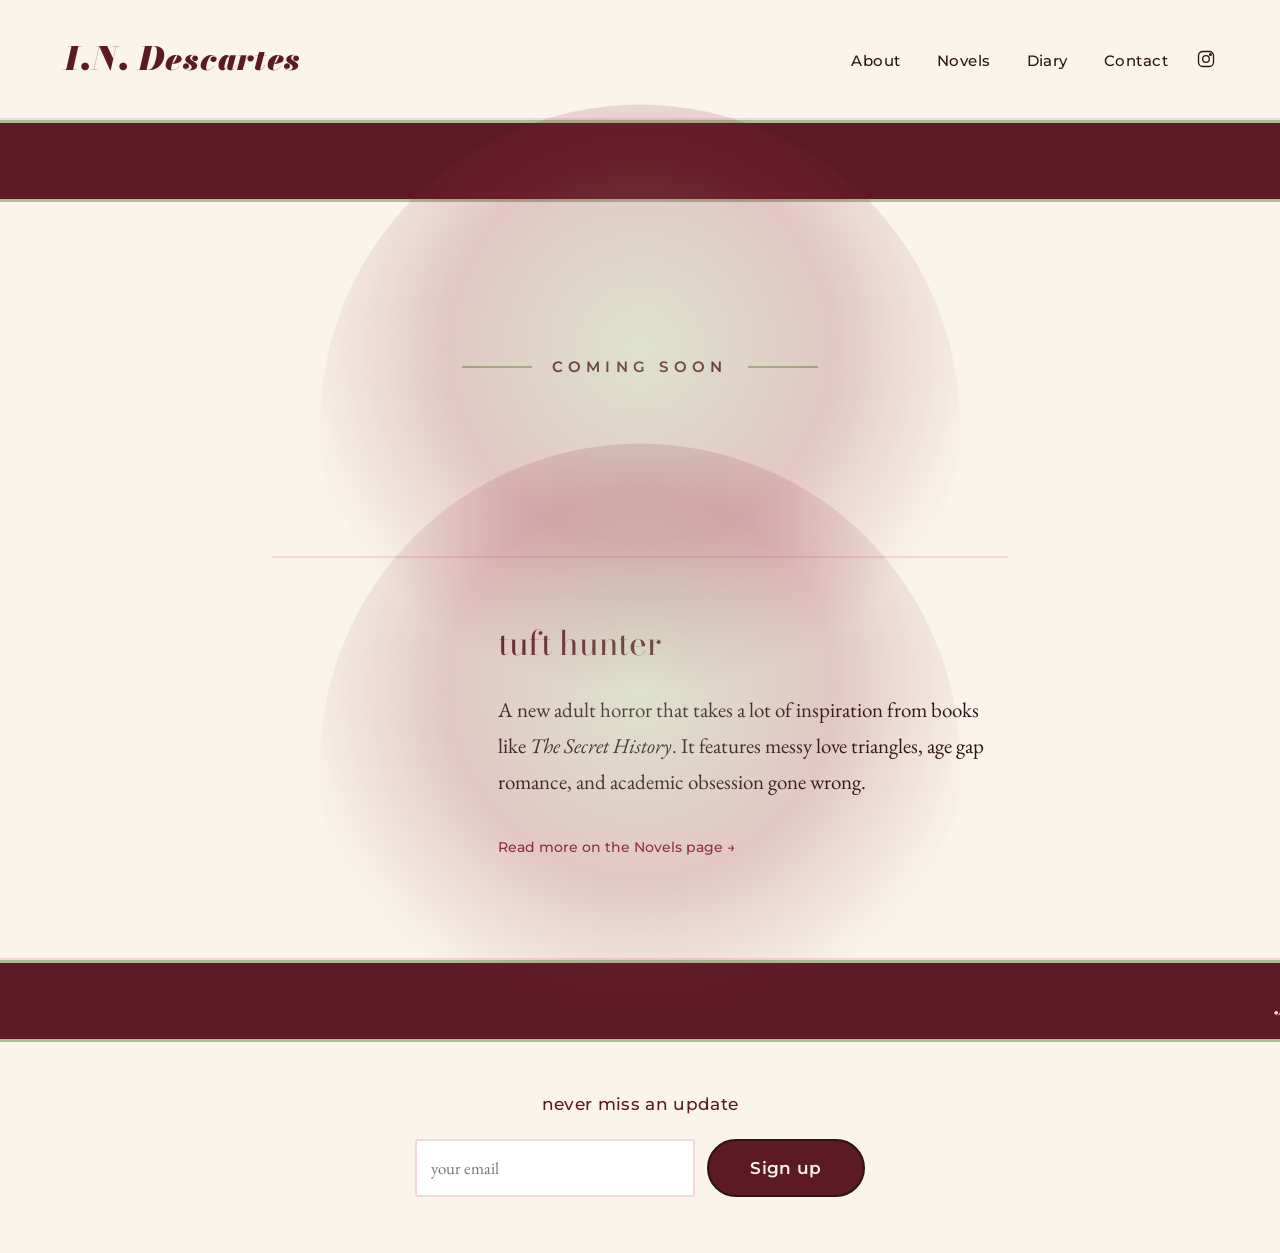
==== index.html @ 335b73fa "Add files via upload" ====
<!DOCTYPE html>
<html lang="en">
<head>
<meta charset="UTF-8">
<meta name="viewport" content="width=device-width, initial-scale=1.0">
<title>I.N. Descartes — The Descartes Library</title>
<link rel="stylesheet" href="style.css">
<link rel="icon" type="image/png" href="assets/favicon.png">
</head>
<body>

<nav class="site-nav">
  <a class="brand" href="index.html">I.N. Descartes</a>
  <div class="socials">
    <ul>
      <li><a href="about.html">About</a></li>
      <li><a href="novels.html">Novels</a></li>
      <li><a href="diary.html">Diary</a></li>
      <li><a href="contact.html">Contact</a></li>
    </ul>
    <a class="instagram" href="https://www.instagram.com/imani_thee_writer/" target="_blank" rel="noopener" aria-label="Instagram">
      <svg viewBox="0 0 24 24" fill="none" stroke="currentColor" stroke-width="1.6"><rect x="3" y="3" width="18" height="18" rx="5"/><circle cx="12" cy="12" r="4"/><circle cx="17.3" cy="6.7" r="1"/></svg>
    </a>
  </div>
</nav>

<div class="ticker-wrap" aria-hidden="true">
  <div class="ticker-track">
    Welcome to the Descartes Library <span>𓇢𓆸</span>
    Welcome to the Descartes Library <span>𓇢𓆸</span>
    Welcome to the Descartes Library <span>𓇢𓆸</span>
    Welcome to the Descartes Library <span>𓇢𓆸</span>
  </div>
</div>

<main>
  <section class="hero fade-in">
    <div class="hero-banner">
      <span class="banner-line"></span>
      <span>coming soon</span>
      <span class="banner-line"></span>
    </div>
    <div class="stage-wrapper-thick">
      <div class="arch-glow"></div>
      <div class="th-stage">
        <div class="scene-wrap">
          <div class="scene">
            <div class="book">
              <div class="face front"></div>
              <div class="face back"></div>
              <div class="face spine"></div>
              <div class="face pages"></div>
            </div>
          </div>
          <div class="ground-shadow"></div>
        </div>
      </div>
    </div>
  </section>

  <hr class="rule">

  <section class="novel fade-in">
    <div class="stage-wrapper-mini">
      <div class="arch-glow"></div>
      <div class="th-stage">
        <div class="scene-wrap">
          <div class="scene">
            <div class="book">
              <div class="face front"></div>
              <div class="face back"></div>
              <div class="face spine"></div>
              <div class="face pages"></div>
            </div>
          </div>
          <div class="ground-shadow"></div>
        </div>
      </div>
    </div>
    <div>
      <h2>tuft hunter</h2>
      <p>A new adult horror that takes a lot of inspiration from books like <em>The Secret History</em>. It features messy love triangles, age gap romance, and academic obsession gone wrong.</p>
      <a class="status" href="novels.html">Read more on the Novels page →</a>
    </div>
  </section>
</main>

<footer>
  <div class="ticker-wrap footer-ticker" aria-hidden="true">
    <div class="ticker-track">
      join the library <span>𓇢𓆸</span>
      join the library <span>𓇢𓆸</span>
      join the library <span>𓇢𓆸</span>
      join the library <span>𓇢𓆸</span>
    </div>
  </div>
  <div class="footer-body">
  <p>never miss an update</p>
  <form class="signup" action="#" method="post">
    <label class="visually-hidden" for="signup-email">Email address</label>
    <input type="email" id="signup-email" name="email" placeholder="your email" required>
    <button type="submit">Sign up</button>
  </form>
  </div>
</footer>

<script src="script.js"></script>
</body>
</html>
---- style.css ----
@import url('https://fonts.googleapis.com/css2?family=Bodoni+Moda:ital,wght@0,700;0,900;1,700&family=EB+Garamond:ital,wght@0,400;0,500;1,400&family=Montserrat:wght@400;500;600&display=swap');

/* Flower 62 - https://www.cursors-4u.com/cursor/flower-62 */
* {
  cursor: url('https://cdn.cursors-4u.net/previews/flower-62-f74da4a0-32.webp') 32 32, auto !important;
}
/* End Cursors-4U.com code */

:root {
  --burgundy: #5c1a24;
  --red: #8e2a3b;
  --pink: #f3d7dc;
  --cream: #faf4ea;
  --green: #a9bf95;
  --ink: #2a1418;
}

* { box-sizing: border-box; }

html { scroll-behavior: smooth; }

body {
  margin: 0;
  background: var(--cream);
  color: var(--ink);
  font-family: 'EB Garamond', serif;
  font-size: 21px;
  line-height: 1.7;
}

h1, h2, h3, .display {
  font-family: 'Bodoni Moda', serif;
  font-weight: 400;
  color: var(--burgundy);
  margin: 0;
  letter-spacing: -0.01em;
}

a {
  color: var(--red);
  text-decoration: none;
  border-bottom: 1px solid transparent;
  transition: border-color 0.2s ease;
}
a:hover, a:focus-visible { border-bottom-color: var(--red); }
a:focus-visible { outline: 2px solid var(--red); outline-offset: 3px; }

/* ---------- Site chrome: nav ---------- */
.site-nav {
  display: flex;
  align-items: center;
  justify-content: space-between;
  gap: 1.5rem;
  padding: 2rem clamp(1.5rem, 6vw, 4rem);
  border-bottom: 2px solid var(--pink);
  flex-wrap: wrap;
}

.site-nav .brand {
  font-family: 'Bodoni Moda', serif;
  font-weight: 900;
  font-style: italic;
  font-size: 2rem;
  color: var(--burgundy);
  border: none;
}

.site-nav ul {
  list-style: none;
  display: flex;
  gap: 2.25rem;
  margin: 0;
  padding: 0;
}

.site-nav a {
  color: var(--ink);
  font-family: 'Montserrat', sans-serif;
  font-size: 0.95rem;
  font-weight: 500;
  letter-spacing: 0.03em;
}
.site-nav a[aria-current="page"] { color: var(--red); }

.site-nav .socials {
  display: flex;
  align-items: center;
  gap: 1.75rem;
}

.site-nav .instagram {
  display: inline-flex;
  align-items: center;
  border: none;
}
.site-nav .instagram svg { width: 20px; height: 20px; }
.site-nav .instagram:hover svg { color: var(--red); }
.site-nav .instagram svg { color: var(--ink); transition: color 0.2s ease; }

/* ---------- Glyph ticker (the one bold moment) ---------- */
.ticker-wrap {
  overflow: hidden;
  background: var(--burgundy);
  color: var(--pink);
  padding: 1.1rem 0;
  white-space: nowrap;
  border-top: 3px solid var(--green);
  border-bottom: 3px solid var(--green);
}

.ticker-track {
  display: inline-block;
  padding-left: 100%;
  animation: scroll-left 32s linear infinite;
  font-family: 'Bodoni Moda', serif;
  font-weight: 700;
  font-style: italic;
  font-size: 1.5rem;
  letter-spacing: 0.03em;
}

.ticker-track span {
  padding: 0 1.5rem;
  color: var(--green);
}

@keyframes scroll-left {
  from { transform: translateX(0); }
  to   { transform: translateX(-100%); }
}

@media (prefers-reduced-motion: reduce) {
  .ticker-track { animation: none; padding-left: 1.5rem; }
}

/* ---------- Layout ---------- */
main {
  max-width: 800px;
  margin: 0 auto;
  padding: clamp(3rem, 8vw, 6rem) 2rem 6rem;
}

.page-title {
  font-size: clamp(2.8rem, 7vw, 4.2rem);
  margin-bottom: 0.75rem;
}

.lede {
  color: var(--red);
  font-family: 'Montserrat', sans-serif;
  font-weight: 500;
  font-style: normal;
  font-size: 1.2rem;
  letter-spacing: 0.01em;
  margin: 0 0 3rem;
}

.rule {
  border: none;
  border-top: 2px solid var(--pink);
  margin: 3.5rem 0;
}

/* ---------- Home / hero ---------- */
.hero {
  text-align: center;
  padding: 3.5rem 1.5rem 2.5rem;
}

.hero p {
  max-width: 560px;
  margin: 1.5rem auto 0;
  font-size: 1.15rem;
}

.hero-banner {
  display: flex;
  align-items: center;
  justify-content: center;
  gap: 1.25rem;
  margin-bottom: 1.25rem;
}
.hero-banner span:not(.banner-line) {
  font-family: 'Montserrat', sans-serif;
  font-weight: 600;
  font-size: 0.95rem;
  letter-spacing: 0.35em;
  text-transform: uppercase;
  color: var(--burgundy);
}
.banner-line {
  flex: 0 0 70px;
  height: 2px;
  background: var(--green);
}
@media (max-width: 480px) {
  .banner-line { flex-basis: 36px; }
  .hero-banner span:not(.banner-line) { font-size: 0.8rem; letter-spacing: 0.25em; }
}

.tag {
  display: inline-block;
  margin-top: 2rem;
  padding: 0.85rem 2.2rem;
  border: 2px solid var(--green);
  border-radius: 999px;
  font-family: 'Montserrat', sans-serif;
  font-size: 1.15rem;
  font-weight: 600;
  letter-spacing: 0.04em;
  color: var(--burgundy);
  background: transparent;
}

.portrait-frame {
  position: relative;
  width: 260px;
  aspect-ratio: 1684 / 2048;
  margin: 0 auto;
}
.portrait-frame .photo-inner {
  position: absolute;
  top: 9%;
  left: 10%;
  right: 10%;
  bottom: 9%;
  border-radius: 50%;
  overflow: hidden;
}
.portrait-frame .photo-inner img {
  width: 100%;
  height: 100%;
  object-fit: cover;
  display: block;
}
.portrait-frame .frame-img {
  position: absolute;
  inset: 0;
  width: 100%;
  height: 100%;
  pointer-events: none;
}

.novel .cover img {
  width: 100%;
  height: 100%;
  object-fit: cover;
  border-radius: 2px;
}

/* ---------- Novel entry ---------- */
.novel {
  display: grid;
  grid-template-columns: 190px 1fr;
  gap: 2.25rem;
  align-items: start;
}

.novel .cover {
  width: 190px;
  height: 275px;
  background: linear-gradient(160deg, var(--burgundy), var(--red));
  border-radius: 2px;
  display: flex;
  align-items: center;
  justify-content: center;
  color: var(--pink);
  font-family: 'Bodoni Moda', serif;
  font-weight: 700;
  font-style: italic;
  text-align: center;
  font-size: 1.1rem;
  padding: 0.75rem;
  box-shadow: 6px 6px 0 var(--pink);
}

.novel h2 {
  font-size: 2.1rem;
  text-transform: lowercase;
  margin-bottom: 0.5rem;
}

.status {
  display: inline-block;
  margin-top: 0.9rem;
  font-family: 'Montserrat', sans-serif;
  font-size: 0.9rem;
  font-weight: 500;
  color: var(--red);
  font-style: normal;
}

@media (max-width: 520px) {
  .novel { grid-template-columns: 1fr; }
  .novel .cover { width: 100%; height: 220px; }
}

/* ---------- Diary ---------- */
.diary-entry { margin-bottom: 4rem; }
.diary-entry h2 { font-size: 2.2rem; margin-bottom: 0.4rem; }
.diary-date {
  display: block;
  font-family: 'Montserrat', sans-serif;
  font-size: 0.85rem;
  font-weight: 500;
  letter-spacing: 0.04em;
  color: var(--red);
  opacity: 0.85;
  margin-bottom: 1.1rem;
}
.diary-entry p { margin: 0 0 1.15rem; }
.signoff {
  font-family: 'Montserrat', sans-serif;
  font-style: normal;
  font-weight: 600;
  color: var(--red);
  clear: both;
}

.framed-photo {
  position: relative;
  width: 240px;
  aspect-ratio: 1 / 1;
  margin-bottom: 1rem;
}
.framed-photo.float-left { float: left; margin-right: 1.75rem; }
.framed-photo.float-right { float: right; margin-left: 1.75rem; }
.framed-photo .photo-inner {
  position: absolute;
  top: 26.4%;
  left: 30%;
  right: 34.2%;
  bottom: 23.4%;
  overflow: hidden;
}
.framed-photo .photo-inner img {
  width: 100%;
  height: 100%;
  object-fit: cover;
  display: block;
}
.framed-photo .frame-img {
  position: absolute;
  inset: 0;
  width: 100%;
  height: 100%;
  pointer-events: none;
}
@media (max-width: 560px) {
  .framed-photo { float: none; width: 78vw; max-width: 260px; margin: 0 auto 1.5rem; }
}

/* ---------- Contact form ---------- */
.gform-frame {
  margin-top: 2.5rem;
  background: #fff;
  border: 2px solid var(--pink);
  border-radius: 4px;
  box-shadow: 6px 6px 0 var(--pink);
  padding: 0.5rem;
  overflow: hidden;
}
.gform-frame iframe {
  display: block;
  width: 100%;
  border: 0;
  height: 1400px;
}
@media (max-width: 560px) {
  .gform-frame iframe { height: 1650px; }
}

form.contact {
  display: grid;
  gap: 1.5rem;
  margin-top: 2.5rem;
}

.field-row {
  display: grid;
  grid-template-columns: 1fr 1fr;
  gap: 1.5rem;
}

label {
  display: block;
  font-family: 'Montserrat', sans-serif;
  font-size: 0.85rem;
  font-weight: 500;
  letter-spacing: 0.02em;
  color: var(--burgundy);
  margin-bottom: 0.4rem;
}

input, textarea, select {
  width: 100%;
  font-family: 'EB Garamond', serif;
  font-size: 1.05rem;
  padding: 0.8rem 0.9rem;
  border: 2px solid var(--pink);
  border-radius: 3px;
  background: #fff;
  color: var(--ink);
}

input:focus, textarea:focus, select:focus {
  outline: none;
  border-color: var(--red);
}

textarea { min-height: 150px; resize: vertical; }

button, .btn {
  justify-self: start;
  position: relative;
  background: var(--burgundy);
  color: var(--cream);
  border: 2px solid var(--ink);
  padding: 1.05rem 2.6rem;
  border-radius: 999px;
  font-family: 'Montserrat', sans-serif;
  font-size: 1.05rem;
  font-weight: 600;
  letter-spacing: 0.02em;
  cursor: url('https://cdn.cursors-4u.net/previews/flower-62-f74da4a0-32.webp') 32 32, pointer;
  transition: background 0.2s ease, color 0.2s ease, border-color 0.2s ease, transform 0.1s ease;
}
button:hover, .btn:hover {
  background: var(--red);
  border-color: var(--red);
}
button:active, .btn:active {
  background: var(--burgundy);
  transform: scale(0.96);
}

@media (max-width: 520px) {
  .field-row { grid-template-columns: 1fr; }
}

/* ---------- Button press glitter burst ---------- */
.glitter-star {
  position: fixed;
  top: 0;
  left: 0;
  pointer-events: none;
  z-index: 9999;
  line-height: 1;
  transform: translate(-50%, -50%) scale(0.4) rotate(0deg);
  opacity: 1;
  animation: glitter-burst 0.65s ease-out forwards;
  will-change: transform, opacity;
}
@keyframes glitter-burst {
  0% {
    opacity: 1;
    transform: translate(-50%, -50%) scale(0.3) rotate(0deg);
  }
  25% {
    opacity: 1;
    transform: translate(-50%, -50%) scale(1.15) rotate(45deg);
  }
  100% {
    opacity: 0;
    transform: translate(calc(-50% + var(--dx)), calc(-50% + var(--dy))) scale(0.6) rotate(200deg);
  }
}
@media (prefers-reduced-motion: reduce) {
  .glitter-star { display: none; }
}

.visually-hidden {
  position: absolute;
  width: 1px; height: 1px;
  padding: 0; margin: -1px;
  overflow: hidden;
  clip: rect(0,0,0,0);
  white-space: nowrap;
  border: 0;
}

/* ---------- 3D rotating book (home hero) ---------- */
.stage-wrapper{
  --book-w: 340px;
  --book-h: 485px;
  --book-d: 44px;
  margin:0;
  min-height:600px;
  display:flex;
  align-items:center;
  justify-content:center;
  background: transparent;
  position:relative;
  overflow:hidden;
}
.arch-glow{
  position:absolute;
  top:50%;
  left:50%;
  width:640px;
  height:640px;
  transform: translate(-50%, -46%);
  background: radial-gradient(circle at 50% 38%, rgba(169,191,149,0.35) 0%, rgba(142,42,59,0.22) 38%, rgba(250,244,234,0) 68%);
  border-radius: 50% 50% 45% 45%;
  pointer-events:none;
  z-index:0;
}
.th-stage{
  position:relative;
  z-index:1;
  display:flex;
  flex-direction:column;
  align-items:center;
  gap:22px;
  padding: 20px 20px 40px;
}
.scene{
  width: var(--book-w);
  height: var(--book-h);
  perspective: 1600px;
}
.book{
  position:relative;
  width:100%;
  height:100%;
  transform-style: preserve-3d;
  animation: th-spin 16s linear infinite;
}
@keyframes th-spin{
  from{ transform: rotateY(0deg); }
  to{ transform: rotateY(360deg); }
}
.scene:hover .book{ animation-play-state: paused; }
@media (prefers-reduced-motion: reduce){
  .book{ animation: none; }
}
.face{
  position:absolute;
  background-size:cover;
  background-position:center;
  background-repeat:no-repeat;
  box-shadow: inset 0 0 0 1px rgba(0,0,0,0.06);
}
.face.front, .face.back{
  width: var(--book-w);
  height: var(--book-h);
  top: 0;
  left: 0;
}
.face.front{
  transform: translateZ(calc(var(--book-d) / 2));
  background-image: url("assets/cover-tuft-hunter.png");
}
.face.back{
  transform: rotateY(180deg) translateZ(calc(var(--book-d) / 2)) scaleX(-1);
  background-image: url("assets/cover-back-tuft-hunter.png");
  background-color: var(--pink);
}
.face.spine, .face.pages{
  width: var(--book-d);
  height: var(--book-h);
  top: 0;
  left: calc((var(--book-w) - var(--book-d)) / 2);
}
.face.spine{
  transform: rotateY(-90deg) translateZ(calc(var(--book-w) / 2));
  background-image: url("assets/spine-tuft-hunter.png");
  background-color: var(--cream);
}
.face.pages{
  transform: rotateY(90deg) translateZ(calc(var(--book-w) / 2));
  background: repeating-linear-gradient(
    to bottom,
    #f4ede0 0px, #f4ede0 2px,
    #e6dcc9 2px, #e6dcc9 3px
  );
}
.scene-wrap{ position:relative; }
.ground-shadow{
  position:absolute;
  bottom: -34px;
  left: 50%;
  width: 76%;
  height: 34px;
  transform: translateX(-50%);
  background: radial-gradient(ellipse at center, rgba(30,19,16,0.32) 0%, rgba(30,19,16,0) 72%);
  border-radius: 50%;
  z-index: -1;
}

/* ---------- Footer ---------- */
footer {
  border-top: 2px solid var(--pink);
}

.footer-ticker { margin-bottom: 0; }

.footer-body {
  padding: 3rem clamp(1.5rem, 6vw, 4rem) 3.5rem;
  text-align: center;
}

footer p {
  margin: 0 0 1.25rem;
  color: var(--burgundy);
  font-family: 'Montserrat', sans-serif;
  font-weight: 500;
  font-size: 1.05rem;
  letter-spacing: 0.02em;
}

.signup {
  display: flex;
  justify-content: center;
  gap: 0.75rem;
  flex-wrap: wrap;
}

.signup input[type="email"] { max-width: 280px; }

.footer-note {
  margin-top: 1.75rem;
  font-family: 'Montserrat', sans-serif;
  font-size: 0.82rem;
  color: var(--red);
  opacity: 0.8;
  line-height: 1.6;
}

/* ---------- Scroll fade-in ---------- */
.fade-in {
  opacity: 0;
  transform: translateY(28px);
  transition: opacity 0.7s ease, transform 0.7s ease;
}
.fade-in.is-visible {
  opacity: 1;
  transform: translateY(0);
}
@media (prefers-reduced-motion: reduce) {
  .fade-in {
    opacity: 1;
    transform: none;
    transition: none;
  }
}
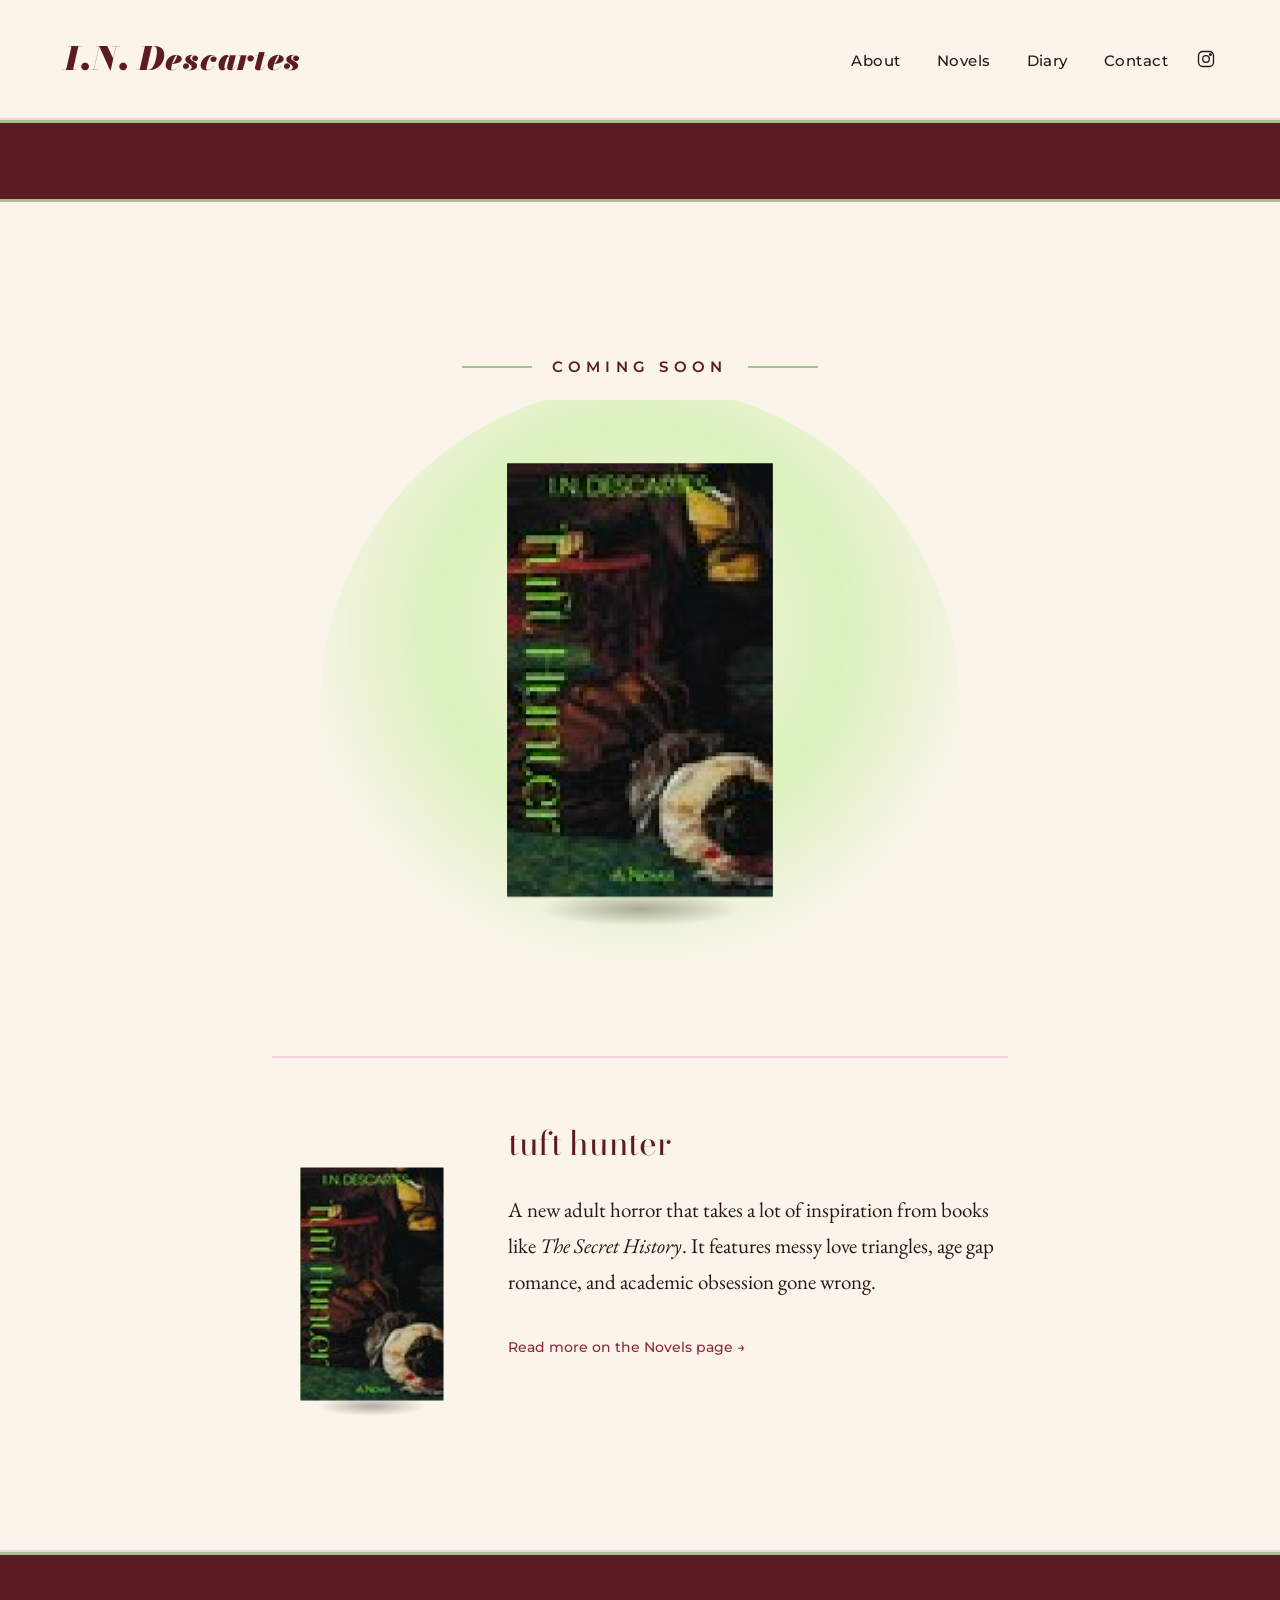
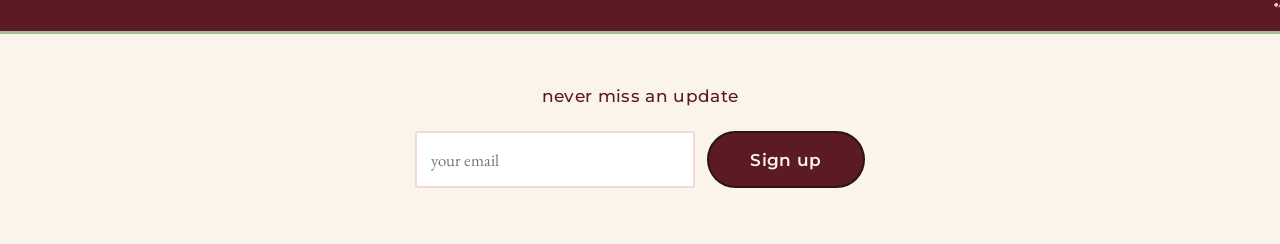
==== commit 96bc71b1: "Add files via upload" ====
--- a/index.html
+++ b/index.html
@@ -62,7 +62,6 @@
 
   <section class="novel fade-in">
     <div class="stage-wrapper-mini">
-      <div class="arch-glow"></div>
       <div class="th-stage">
         <div class="scene-wrap">
           <div class="scene">
--- a/style.css
+++ b/style.css
@@ -241,37 +241,12 @@
   pointer-events: none;
 }
 
-.novel .cover img {
-  width: 100%;
-  height: 100%;
-  object-fit: cover;
-  border-radius: 2px;
-}
-
 /* ---------- Novel entry ---------- */
 .novel {
   display: grid;
-  grid-template-columns: 190px 1fr;
+  grid-template-columns: 200px 1fr;
   gap: 2.25rem;
   align-items: start;
-}
-
-.novel .cover {
-  width: 190px;
-  height: 275px;
-  background: linear-gradient(160deg, var(--burgundy), var(--red));
-  border-radius: 2px;
-  display: flex;
-  align-items: center;
-  justify-content: center;
-  color: var(--pink);
-  font-family: 'Bodoni Moda', serif;
-  font-weight: 700;
-  font-style: italic;
-  text-align: center;
-  font-size: 1.1rem;
-  padding: 0.75rem;
-  box-shadow: 6px 6px 0 var(--pink);
 }
 
 .novel h2 {
@@ -292,7 +267,7 @@
 
 @media (max-width: 520px) {
   .novel { grid-template-columns: 1fr; }
-  .novel .cover { width: 100%; height: 220px; }
+  .novel .stage-wrapper-mini { margin: 0 auto; }
 }
 
 /* ---------- Diary ---------- */
@@ -479,113 +454,295 @@
   border: 0;
 }
 
-/* ---------- 3D rotating book (home hero) ---------- */
-.stage-wrapper{
-  --book-w: 340px;
-  --book-h: 485px;
-  --book-d: 44px;
-  margin:0;
-  min-height:600px;
-  display:flex;
-  align-items:center;
-  justify-content:center;
-  background: transparent;
-  position:relative;
-  overflow:hidden;
-}
-.arch-glow{
-  position:absolute;
-  top:50%;
-  left:50%;
-  width:640px;
-  height:640px;
-  transform: translate(-50%, -46%);
-  background: radial-gradient(circle at 50% 38%, rgba(169,191,149,0.35) 0%, rgba(142,42,59,0.22) 38%, rgba(250,244,234,0) 68%);
-  border-radius: 50% 50% 45% 45%;
-  pointer-events:none;
-  z-index:0;
-}
-.th-stage{
-  position:relative;
-  z-index:1;
-  display:flex;
-  flex-direction:column;
-  align-items:center;
-  gap:22px;
-  padding: 20px 20px 40px;
-}
-.scene{
-  width: var(--book-w);
-  height: var(--book-h);
-  perspective: 1600px;
-}
-.book{
-  position:relative;
-  width:100%;
-  height:100%;
-  transform-style: preserve-3d;
-  animation: th-spin 16s linear infinite;
-}
-@keyframes th-spin{
-  from{ transform: rotateY(0deg); }
-  to{ transform: rotateY(360deg); }
-}
-.scene:hover .book{ animation-play-state: paused; }
-@media (prefers-reduced-motion: reduce){
-  .book{ animation: none; }
-}
-.face{
-  position:absolute;
-  background-size:cover;
-  background-position:center;
-  background-repeat:no-repeat;
-  box-shadow: inset 0 0 0 1px rgba(0,0,0,0.06);
-}
-.face.front, .face.back{
-  width: var(--book-w);
-  height: var(--book-h);
-  top: 0;
-  left: 0;
-}
-.face.front{
-  transform: translateZ(calc(var(--book-d) / 2));
-  background-image: url("assets/cover-tuft-hunter.png");
-}
-.face.back{
-  transform: rotateY(180deg) translateZ(calc(var(--book-d) / 2)) scaleX(-1);
-  background-image: url("assets/cover-back-tuft-hunter.png");
-  background-color: var(--pink);
-}
-.face.spine, .face.pages{
-  width: var(--book-d);
-  height: var(--book-h);
-  top: 0;
-  left: calc((var(--book-w) - var(--book-d)) / 2);
-}
-.face.spine{
-  transform: rotateY(-90deg) translateZ(calc(var(--book-w) / 2));
-  background-image: url("assets/spine-tuft-hunter.png");
-  background-color: var(--cream);
-}
-.face.pages{
-  transform: rotateY(90deg) translateZ(calc(var(--book-w) / 2));
-  background: repeating-linear-gradient(
-    to bottom,
-    #f4ede0 0px, #f4ede0 2px,
-    #e6dcc9 2px, #e6dcc9 3px
-  );
-}
-.scene-wrap{ position:relative; }
-.ground-shadow{
-  position:absolute;
-  bottom: -34px;
-  left: 50%;
-  width: 76%;
-  height: 34px;
-  transform: translateX(-50%);
-  background: radial-gradient(ellipse at center, rgba(30,19,16,0.32) 0%, rgba(30,19,16,0) 72%);
-  border-radius: 50%;
-  z-index: -1;
+/* ---------- 3D rotating book — thick, pixelated (home hero) ---------- */
+  .stage-wrapper-thick{
+    --wine: #572322;
+    --green: #70EB1E;
+
+    --book-w: 260px;
+    --book-h: 424px;
+    --book-d: 70px;
+
+    margin:0;
+    min-height:560px;
+    display:flex;
+    align-items:center;
+    justify-content:center;
+    background: transparent;
+    font-family: 'Inter', Helvetica, Arial, sans-serif;
+    position:relative;
+    overflow:hidden;
+  }
+
+  .stage-wrapper-thick *{ box-sizing:border-box; }
+
+  .stage-wrapper-thick .arch-glow{
+    position:absolute;
+    top:50%;
+    left:50%;
+    width:640px;
+    height:640px;
+    transform: translate(-50%, -46%);
+    background: radial-gradient(circle at 50% 38%, rgba(255,248,214,0.42) 0%, rgba(112,235,30,0.22) 40%, rgba(255,251,241,0) 68%);
+    border-radius: 50% 50% 45% 45%;
+    pointer-events:none;
+    z-index:0;
+  }
+
+  .stage-wrapper-thick .th-stage{
+    position:relative;
+    z-index:1;
+    display:flex;
+    flex-direction:column;
+    align-items:center;
+    gap:22px;
+    padding: 40px 20px;
+  }
+
+  .stage-wrapper-thick .scene{
+    width: var(--book-w);
+    height: var(--book-h);
+    perspective: 1600px;
+  }
+
+  .stage-wrapper-thick .book{
+    position:relative;
+    width:100%;
+    height:100%;
+    transform-style: preserve-3d;
+    animation: th-spin-thick 16s linear infinite;
+  }
+
+  @keyframes th-spin-thick{
+    from{ transform: rotateY(0deg); }
+    to{ transform: rotateY(360deg); }
+  }
+
+  .stage-wrapper-thick .scene:hover .book{
+    animation-play-state: paused;
+  }
+
+  .stage-wrapper-thick .face{
+    position:absolute;
+    background-repeat:no-repeat;
+    box-shadow: inset 0 0 0 1px rgba(0,0,0,0.06);
+    image-rendering: pixelated;
+    image-rendering: -moz-crisp-edges;
+    image-rendering: crisp-edges;
+  }
+
+  .stage-wrapper-thick .face.front,
+  .stage-wrapper-thick .face.back{
+    width: var(--book-w);
+    height: var(--book-h);
+    top: 0;
+    left: 0;
+    background-size:cover;
+    background-position:center;
+  }
+  .stage-wrapper-thick .face.front{
+    transform: translateZ(calc(var(--book-d) / 2));
+    background-image: url("[data-uri]");
+  }
+  .stage-wrapper-thick .face.back{
+    transform: rotateY(180deg) translateZ(calc(var(--book-d) / 2)) scaleX(-1);
+    background-image: url("[data-uri]");
+  }
+
+  .stage-wrapper-thick .face.spine,
+  .stage-wrapper-thick .face.pages{
+    width: var(--book-d);
+    height: var(--book-h);
+    top: 0;
+    left: calc((var(--book-w) - var(--book-d)) / 2);
+  }
+  .stage-wrapper-thick .face.spine{
+    transform: rotateY(-90deg) translateZ(calc(var(--book-w) / 2));
+    /* stretch-fit so the full wraparound spine art is accommodated, not cropped, at any thickness */
+    background-size: 100% 100%;
+    background-position:center;
+    background-image: url("[data-uri]");
+    background-color: var(--green);
+  }
+  .stage-wrapper-thick .face.pages{
+    transform: rotateY(90deg) translateZ(calc(var(--book-w) / 2));
+    background: repeating-linear-gradient(
+      to bottom,
+      #f4ede0 0px, #f4ede0 2px,
+      #e6dcc9 2px, #e6dcc9 3px
+    );
+  }
+
+  .stage-wrapper-thick .scene-wrap{ position:relative; }
+
+  .stage-wrapper-thick .ground-shadow{
+    position:absolute;
+    bottom: -34px;
+    left: 50%;
+    width: 76%;
+    height: 34px;
+    transform: translateX(-50%);
+    background: radial-gradient(ellipse at center, rgba(30,19,16,0.32) 0%, rgba(30,19,16,0) 72%);
+    border-radius: 50%;
+    z-index: -1;
+  }
+
+@media (prefers-reduced-motion: reduce) {
+  .stage-wrapper-thick .book { animation: none; }
+}
+
+/* ---------- 3D rotating book — mini, bobbing (novel listings) ---------- */
+  .stage-wrapper-mini{
+    --wine: #572322;
+    --green: #70EB1E;
+
+    --book-w: 140px;
+    --book-h: 228px;
+    --book-d: 38px;
+
+    margin:0;
+    min-height:340px;
+    display:flex;
+    align-items:center;
+    justify-content:center;
+    background: transparent;
+    font-family: 'Inter', Helvetica, Arial, sans-serif;
+    position:relative;
+    overflow:hidden;
+  }
+
+  .stage-wrapper-mini *{ box-sizing:border-box; }
+
+  .stage-wrapper-mini .arch-glow{
+    position:absolute;
+    top:50%;
+    left:50%;
+    width:380px;
+    height:380px;
+    transform: translate(-50%, -46%);
+    background: radial-gradient(circle at 50% 38%, rgba(255,248,214,0.42) 0%, rgba(112,235,30,0.22) 40%, rgba(255,251,241,0) 68%);
+    border-radius: 50% 50% 45% 45%;
+    pointer-events:none;
+    z-index:0;
+  }
+
+  .stage-wrapper-mini .th-stage{
+    position:relative;
+    z-index:1;
+    display:flex;
+    flex-direction:column;
+    align-items:center;
+    gap:14px;
+    padding: 26px 14px;
+  }
+
+  /* bob wrapper: separate element from .book so the vertical float
+     doesn't fight with the book's own rotateY animation */
+  .stage-wrapper-mini .scene-wrap{
+    position:relative;
+    animation: th-bob 3.2s ease-in-out infinite;
+  }
+
+  @keyframes th-bob{
+    0%, 100%{ transform: translateY(0px); }
+    50%{ transform: translateY(-14px); }
+  }
+
+  .stage-wrapper-mini .scene{
+    width: var(--book-w);
+    height: var(--book-h);
+    perspective: 900px;
+  }
+
+  .stage-wrapper-mini .book{
+    position:relative;
+    width:100%;
+    height:100%;
+    transform-style: preserve-3d;
+    animation: th-spin-mini 16s linear infinite;
+  }
+
+  @keyframes th-spin-mini{
+    from{ transform: rotateY(0deg); }
+    to{ transform: rotateY(360deg); }
+  }
+
+  .stage-wrapper-mini .scene:hover .book{
+    animation-play-state: paused;
+  }
+
+  .stage-wrapper-mini .face{
+    position:absolute;
+    background-repeat:no-repeat;
+    box-shadow: inset 0 0 0 1px rgba(0,0,0,0.06);
+    image-rendering: pixelated;
+    image-rendering: -moz-crisp-edges;
+    image-rendering: crisp-edges;
+  }
+
+  .stage-wrapper-mini .face.front,
+  .stage-wrapper-mini .face.back{
+    width: var(--book-w);
+    height: var(--book-h);
+    top: 0;
+    left: 0;
+    background-size:cover;
+    background-position:center;
+  }
+  .stage-wrapper-mini .face.front{
+    transform: translateZ(calc(var(--book-d) / 2));
+    background-image: url("[data-uri]");
+  }
+  .stage-wrapper-mini .face.back{
+    transform: rotateY(180deg) translateZ(calc(var(--book-d) / 2)) scaleX(-1);
+    background-image: url("[data-uri]");
+  }
+
+  .stage-wrapper-mini .face.spine,
+  .stage-wrapper-mini .face.pages{
+    width: var(--book-d);
+    height: var(--book-h);
+    top: 0;
+    left: calc((var(--book-w) - var(--book-d)) / 2);
+  }
+  .stage-wrapper-mini .face.spine{
+    transform: rotateY(-90deg) translateZ(calc(var(--book-w) / 2));
+    background-size: 100% 100%;
+    background-position:center;
+    background-image: url("[data-uri]");
+    background-color: var(--green);
+  }
+  .stage-wrapper-mini .face.pages{
+    transform: rotateY(90deg) translateZ(calc(var(--book-w) / 2));
+    background: repeating-linear-gradient(
+      to bottom,
+      #f4ede0 0px, #f4ede0 2px,
+      #e6dcc9 2px, #e6dcc9 3px
+    );
+  }
+
+  .stage-wrapper-mini .ground-shadow{
+    position:absolute;
+    bottom: -18px;
+    left: 50%;
+    width: 76%;
+    height: 20px;
+    transform: translateX(-50%);
+    background: radial-gradient(ellipse at center, rgba(30,19,16,0.32) 0%, rgba(30,19,16,0) 72%);
+    border-radius: 50%;
+    z-index: -1;
+    animation: th-shadow-pulse 3.2s ease-in-out infinite;
+  }
+
+  @keyframes th-shadow-pulse{
+    0%, 100%{ opacity: 1; transform: translateX(-50%) scale(1); }
+    50%{ opacity: 0.6; transform: translateX(-50%) scale(0.82); }
+  }
+
+@media (prefers-reduced-motion: reduce) {
+  .stage-wrapper-mini .book { animation: none; }
+  .stage-wrapper-mini .scene-wrap { animation: none; }
+  .stage-wrapper-mini .ground-shadow { animation: none; }
 }
 
 /* ---------- Footer ---------- */
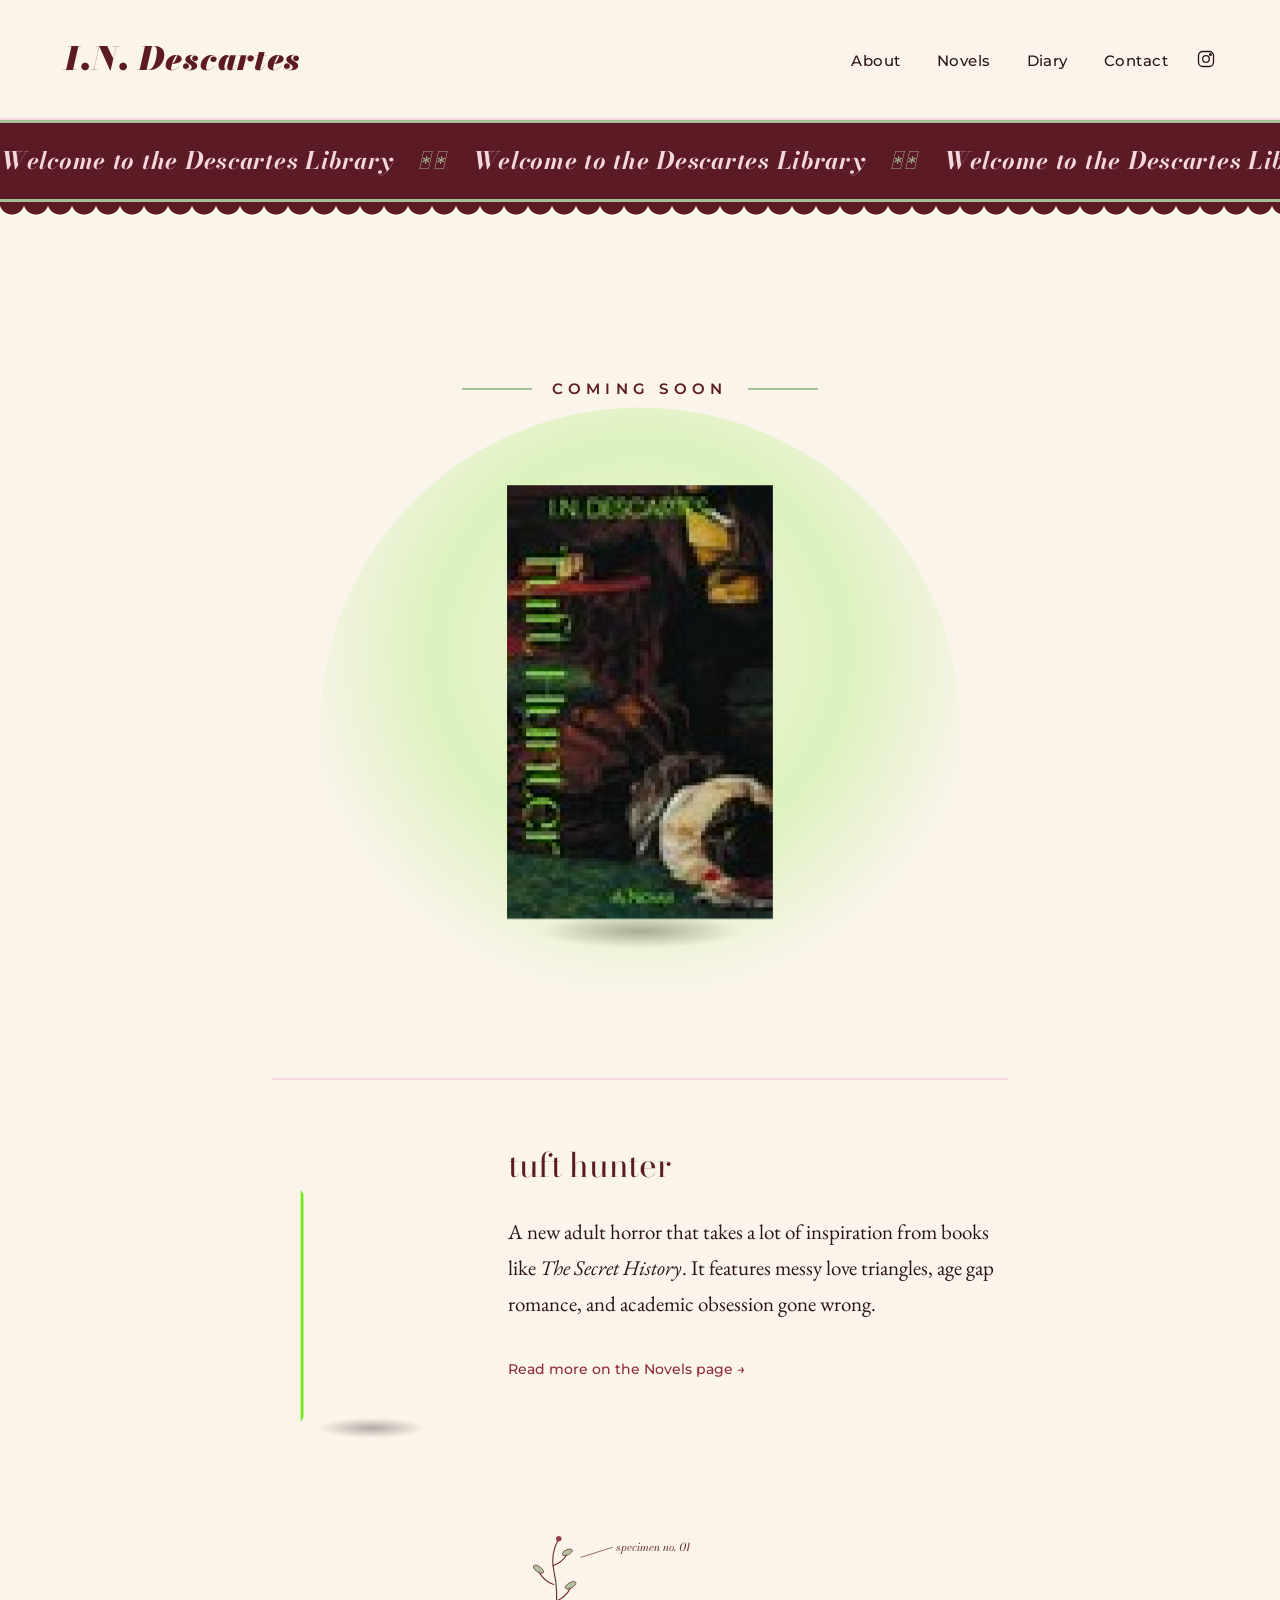
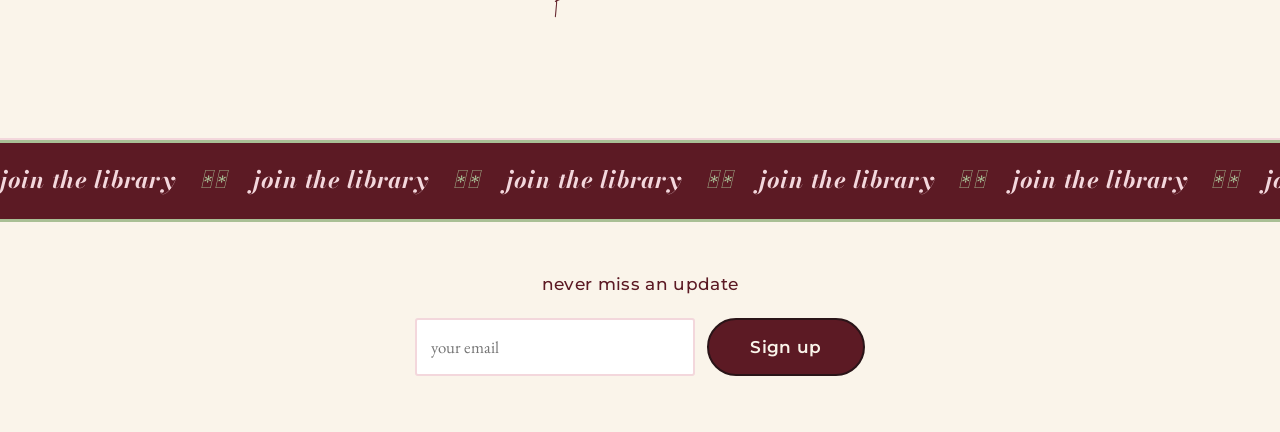
==== commit 5776f1dc: "Add files via upload" ====
--- a/index.html
+++ b/index.html
@@ -26,12 +26,22 @@
 
 <div class="ticker-wrap" aria-hidden="true">
   <div class="ticker-track">
-    Welcome to the Descartes Library <span>𓇢𓆸</span>
-    Welcome to the Descartes Library <span>𓇢𓆸</span>
-    Welcome to the Descartes Library <span>𓇢𓆸</span>
-    Welcome to the Descartes Library <span>𓇢𓆸</span>
+    <div class="ticker-seq">
+      Welcome to the Descartes Library <span>𓇢𓆸</span>
+      Welcome to the Descartes Library <span>𓇢𓆸</span>
+      Welcome to the Descartes Library <span>𓇢𓆸</span>
+      Welcome to the Descartes Library <span>𓇢𓆸</span>
+    </div>
+    <div class="ticker-seq" aria-hidden="true">
+      Welcome to the Descartes Library <span>𓇢𓆸</span>
+      Welcome to the Descartes Library <span>𓇢𓆸</span>
+      Welcome to the Descartes Library <span>𓇢𓆸</span>
+      Welcome to the Descartes Library <span>𓇢𓆸</span>
+    </div>
   </div>
 </div>
+
+<div class="scallop-divider" aria-hidden="true"></div>
 
 <main>
   <section class="hero fade-in">
@@ -82,15 +92,41 @@
       <a class="status" href="novels.html">Read more on the Novels page →</a>
     </div>
   </section>
+<div class="specimen-accent" aria-hidden="true">
+  <svg viewBox="0 0 260 120" xmlns="http://www.w3.org/2000/svg">
+    <g fill="none" stroke="#5c1a24" stroke-width="1.3" stroke-linecap="round" stroke-linejoin="round">
+      <path d="M 30 100 Q 34 70, 28 45 Q 24 25, 34 8"/>
+      <path d="M 30 82 Q 42 78, 48 66"/>
+      <path d="M 28 62 Q 16 58, 10 46"/>
+      <path d="M 27 40 Q 38 36, 44 26"/>
+    </g>
+    <g fill="#a9bf95" stroke="#5c1a24" stroke-width="0.8">
+      <ellipse cx="48" cy="63" rx="7" ry="3.2" transform="rotate(-30 48 63)"/>
+      <ellipse cx="10" cy="44" rx="7" ry="3.2" transform="rotate(35 10 44)"/>
+      <ellipse cx="44" cy="24" rx="6.5" ry="3" transform="rotate(-25 44 24)"/>
+    </g>
+    <circle cx="34" cy="8" r="3.2" fill="#8e2a3b"/>
+    <line x1="60" y1="30" x2="98" y2="18" stroke="#5c1a24" stroke-width="0.8"/>
+    <text x="102" y="22" font-family="'Bodoni Moda', serif" font-style="italic" font-size="13" fill="#5c1a24">specimen no. 01</text>
+  </svg>
+</div>
 </main>
 
 <footer>
   <div class="ticker-wrap footer-ticker" aria-hidden="true">
     <div class="ticker-track">
-      join the library <span>𓇢𓆸</span>
-      join the library <span>𓇢𓆸</span>
-      join the library <span>𓇢𓆸</span>
-      join the library <span>𓇢𓆸</span>
+      <div class="ticker-seq">
+        join the library <span>𓇢𓆸</span>
+        join the library <span>𓇢𓆸</span>
+        join the library <span>𓇢𓆸</span>
+        join the library <span>𓇢𓆸</span>
+      </div>
+      <div class="ticker-seq" aria-hidden="true">
+        join the library <span>𓇢𓆸</span>
+        join the library <span>𓇢𓆸</span>
+        join the library <span>𓇢𓆸</span>
+        join the library <span>𓇢𓆸</span>
+      </div>
     </div>
   </div>
   <div class="footer-body">
--- a/style.css
+++ b/style.css
@@ -109,8 +109,8 @@
 }
 
 .ticker-track {
-  display: inline-block;
-  padding-left: 100%;
+  display: flex;
+  width: max-content;
   animation: scroll-left 32s linear infinite;
   font-family: 'Bodoni Moda', serif;
   font-weight: 700;
@@ -119,6 +119,12 @@
   letter-spacing: 0.03em;
 }
 
+.ticker-seq {
+  display: flex;
+  flex-shrink: 0;
+  white-space: nowrap;
+}
+
 .ticker-track span {
   padding: 0 1.5rem;
   color: var(--green);
@@ -126,14 +132,51 @@
 
 @keyframes scroll-left {
   from { transform: translateX(0); }
-  to   { transform: translateX(-100%); }
+  to   { transform: translateX(-50%); }
 }
 
 @media (prefers-reduced-motion: reduce) {
-  .ticker-track { animation: none; padding-left: 1.5rem; }
+  .ticker-track { animation: none; }
+  .ticker-seq[aria-hidden="true"] { display: none; }
 }
 
 /* ---------- Layout ---------- */
+/* ---------- Decorative accents ---------- */
+.scallop-divider {
+  height: 22px;
+  background-image: radial-gradient(circle at 12px 0, transparent 12px, var(--cream) 13px);
+  background-size: 24px 24px;
+  background-repeat: repeat-x;
+  background-color: var(--burgundy);
+}
+
+.page-flourish {
+  display: flex;
+  justify-content: center;
+  margin: 0 0 1.75rem;
+}
+.page-flourish svg { display: block; width: 160px; height: auto; }
+
+.ring-divider {
+  display: flex;
+  justify-content: center;
+  margin: 3.5rem 0;
+}
+.ring-divider svg { display: block; width: 100%; max-width: 420px; height: auto; }
+
+.specimen-accent {
+  display: flex;
+  justify-content: center;
+  align-items: center;
+  margin: 3.5rem 0 0.5rem;
+  opacity: 0.92;
+}
+.specimen-accent svg { display: block; width: 220px; height: auto; }
+@media (max-width: 480px) {
+  .specimen-accent svg { width: 175px; }
+  .page-flourish svg { width: 130px; }
+}
+
 main {
   max-width: 800px;
   margin: 0 auto;
@@ -471,7 +514,7 @@
     background: transparent;
     font-family: 'Inter', Helvetica, Arial, sans-serif;
     position:relative;
-    overflow:hidden;
+    overflow:visible;
   }
 
   .stage-wrapper-thick *{ box-sizing:border-box; }
@@ -613,19 +656,6 @@
 
   .stage-wrapper-mini *{ box-sizing:border-box; }
 
-  .stage-wrapper-mini .arch-glow{
-    position:absolute;
-    top:50%;
-    left:50%;
-    width:380px;
-    height:380px;
-    transform: translate(-50%, -46%);
-    background: radial-gradient(circle at 50% 38%, rgba(255,248,214,0.42) 0%, rgba(112,235,30,0.22) 40%, rgba(255,251,241,0) 68%);
-    border-radius: 50% 50% 45% 45%;
-    pointer-events:none;
-    z-index:0;
-  }
-
   .stage-wrapper-mini .th-stage{
     position:relative;
     z-index:1;
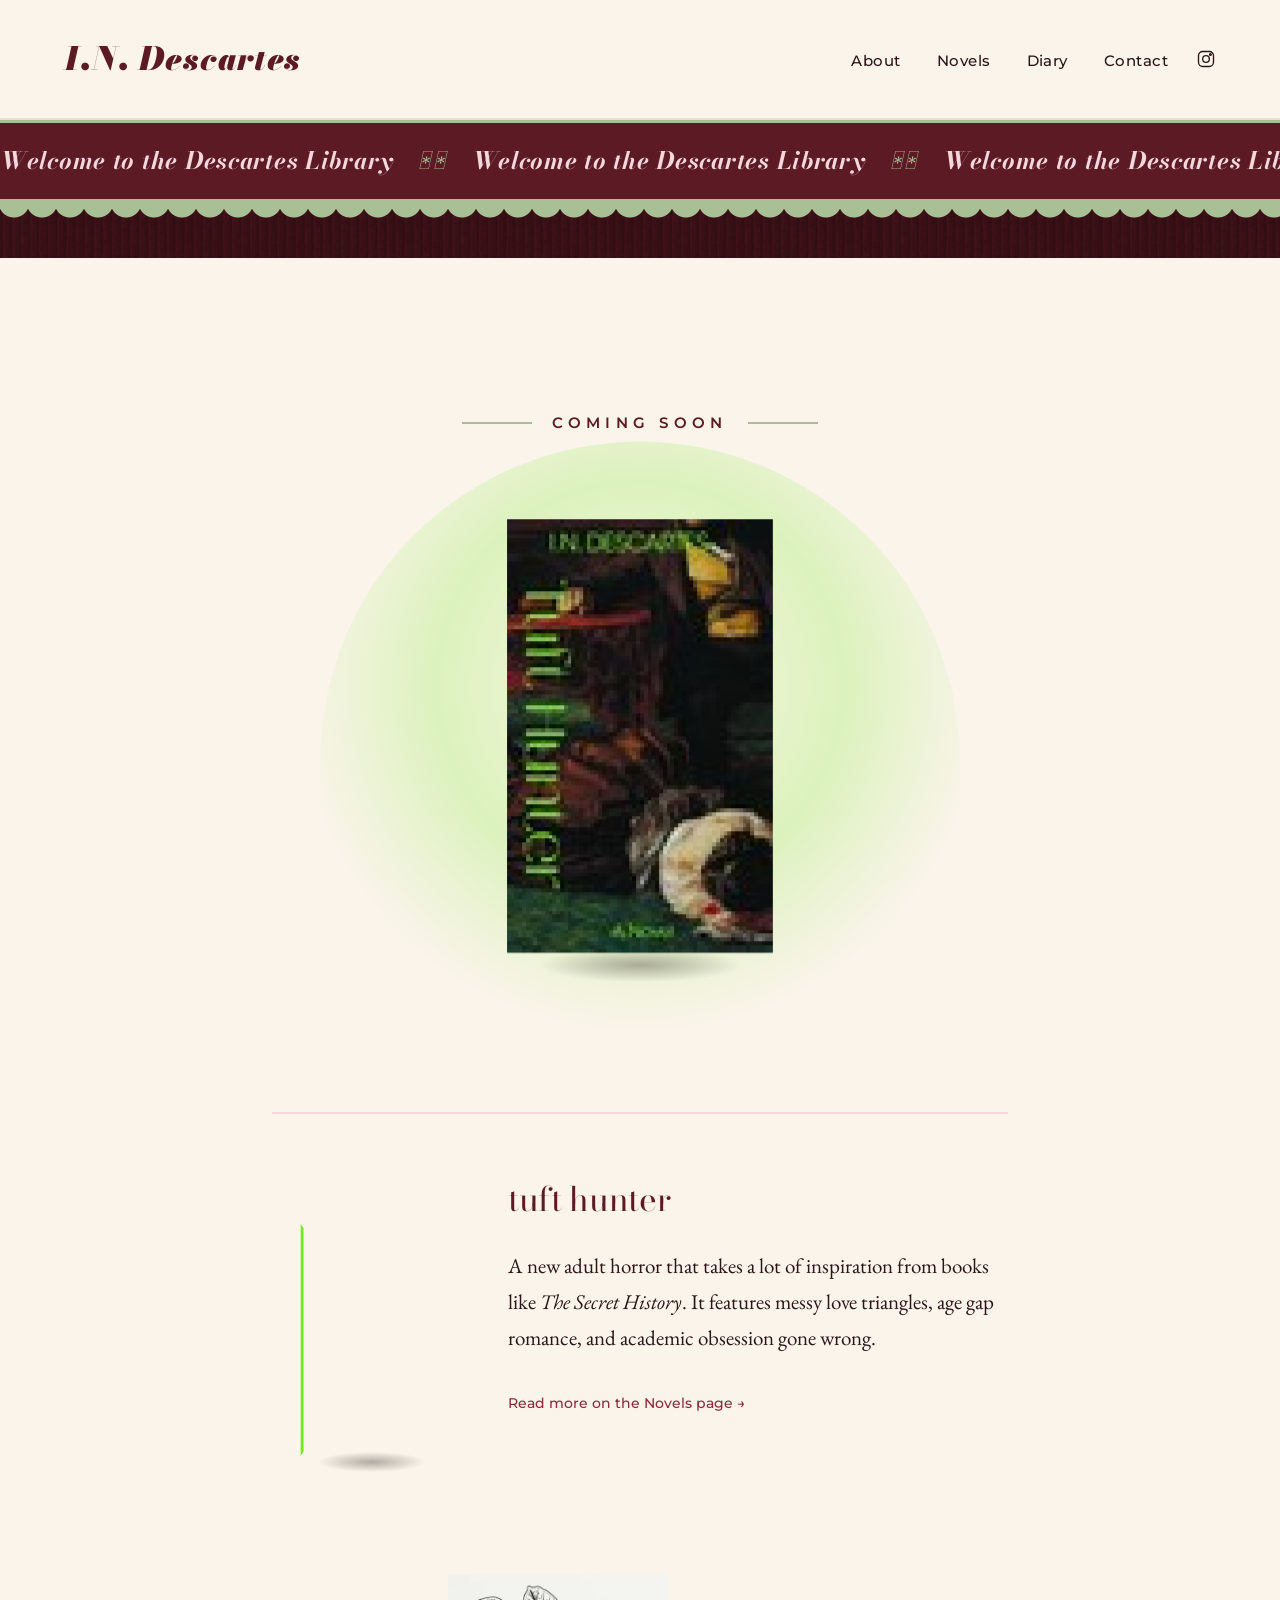
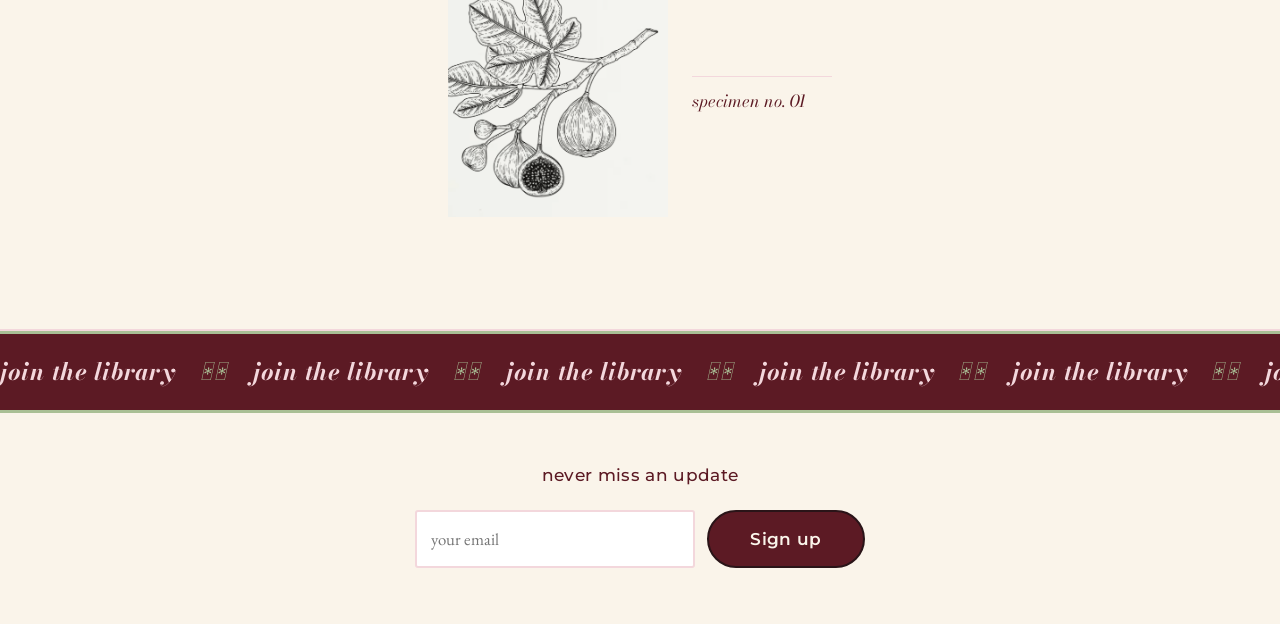
==== commit 5a081248: "Add files via upload" ====
--- a/index.html
+++ b/index.html
@@ -25,7 +25,7 @@
 </nav>
 
 <div class="ticker-wrap" aria-hidden="true">
-  <div class="ticker-track">
+  <div class="ticker-track" style="animation-duration:19s;">
     <div class="ticker-seq">
       Welcome to the Descartes Library <span>𓇢𓆸</span>
       Welcome to the Descartes Library <span>𓇢𓆸</span>
@@ -92,29 +92,15 @@
       <a class="status" href="novels.html">Read more on the Novels page →</a>
     </div>
   </section>
-<div class="specimen-accent" aria-hidden="true">
-  <svg viewBox="0 0 260 120" xmlns="http://www.w3.org/2000/svg">
-    <g fill="none" stroke="#5c1a24" stroke-width="1.3" stroke-linecap="round" stroke-linejoin="round">
-      <path d="M 30 100 Q 34 70, 28 45 Q 24 25, 34 8"/>
-      <path d="M 30 82 Q 42 78, 48 66"/>
-      <path d="M 28 62 Q 16 58, 10 46"/>
-      <path d="M 27 40 Q 38 36, 44 26"/>
-    </g>
-    <g fill="#a9bf95" stroke="#5c1a24" stroke-width="0.8">
-      <ellipse cx="48" cy="63" rx="7" ry="3.2" transform="rotate(-30 48 63)"/>
-      <ellipse cx="10" cy="44" rx="7" ry="3.2" transform="rotate(35 10 44)"/>
-      <ellipse cx="44" cy="24" rx="6.5" ry="3" transform="rotate(-25 44 24)"/>
-    </g>
-    <circle cx="34" cy="8" r="3.2" fill="#8e2a3b"/>
-    <line x1="60" y1="30" x2="98" y2="18" stroke="#5c1a24" stroke-width="0.8"/>
-    <text x="102" y="22" font-family="'Bodoni Moda', serif" font-style="italic" font-size="13" fill="#5c1a24">specimen no. 01</text>
-  </svg>
+<div class="specimen-accent">
+  <img src="assets/fig-branch.png" alt="" aria-hidden="true">
+  <span class="specimen-label">specimen no. 01</span>
 </div>
 </main>
 
 <footer>
   <div class="ticker-wrap footer-ticker" aria-hidden="true">
-    <div class="ticker-track">
+    <div class="ticker-track" style="animation-duration:10.5s;">
       <div class="ticker-seq">
         join the library <span>𓇢𓆸</span>
         join the library <span>𓇢𓆸</span>
--- a/style.css
+++ b/style.css
@@ -143,10 +143,13 @@
 /* ---------- Layout ---------- */
 /* ---------- Decorative accents ---------- */
 .scallop-divider {
-  height: 22px;
-  background-image: radial-gradient(circle at 12px 0, transparent 12px, var(--cream) 13px);
-  background-size: 24px 24px;
-  background-repeat: repeat-x;
+  height: 56px;
+  background-image:
+    radial-gradient(circle at 14px 0, var(--green) 15px, transparent 16px),
+    url("assets/fabric-texture.jpg");
+  background-size: 28px 56px, 220px 220px;
+  background-repeat: repeat-x, repeat;
+  background-blend-mode: normal, multiply;
   background-color: var(--burgundy);
 }
 
@@ -168,12 +171,26 @@
   display: flex;
   justify-content: center;
   align-items: center;
-  margin: 3.5rem 0 0.5rem;
-  opacity: 0.92;
-}
-.specimen-accent svg { display: block; width: 220px; height: auto; }
-@media (max-width: 480px) {
-  .specimen-accent svg { width: 175px; }
+  gap: 1.5rem;
+  margin: 4rem 0 1rem;
+}
+.specimen-accent img {
+  display: block;
+  width: 220px;
+  height: auto;
+}
+.specimen-accent .specimen-label {
+  font-family: 'Bodoni Moda', serif;
+  font-style: italic;
+  font-size: 1.05rem;
+  color: var(--burgundy);
+  border-top: 1px solid var(--pink);
+  padding-top: 0.6rem;
+  min-width: 140px;
+}
+@media (max-width: 560px) {
+  .specimen-accent { flex-direction: column; gap: 0.75rem; }
+  .specimen-accent img { width: 170px; }
   .page-flourish svg { width: 130px; }
 }
 
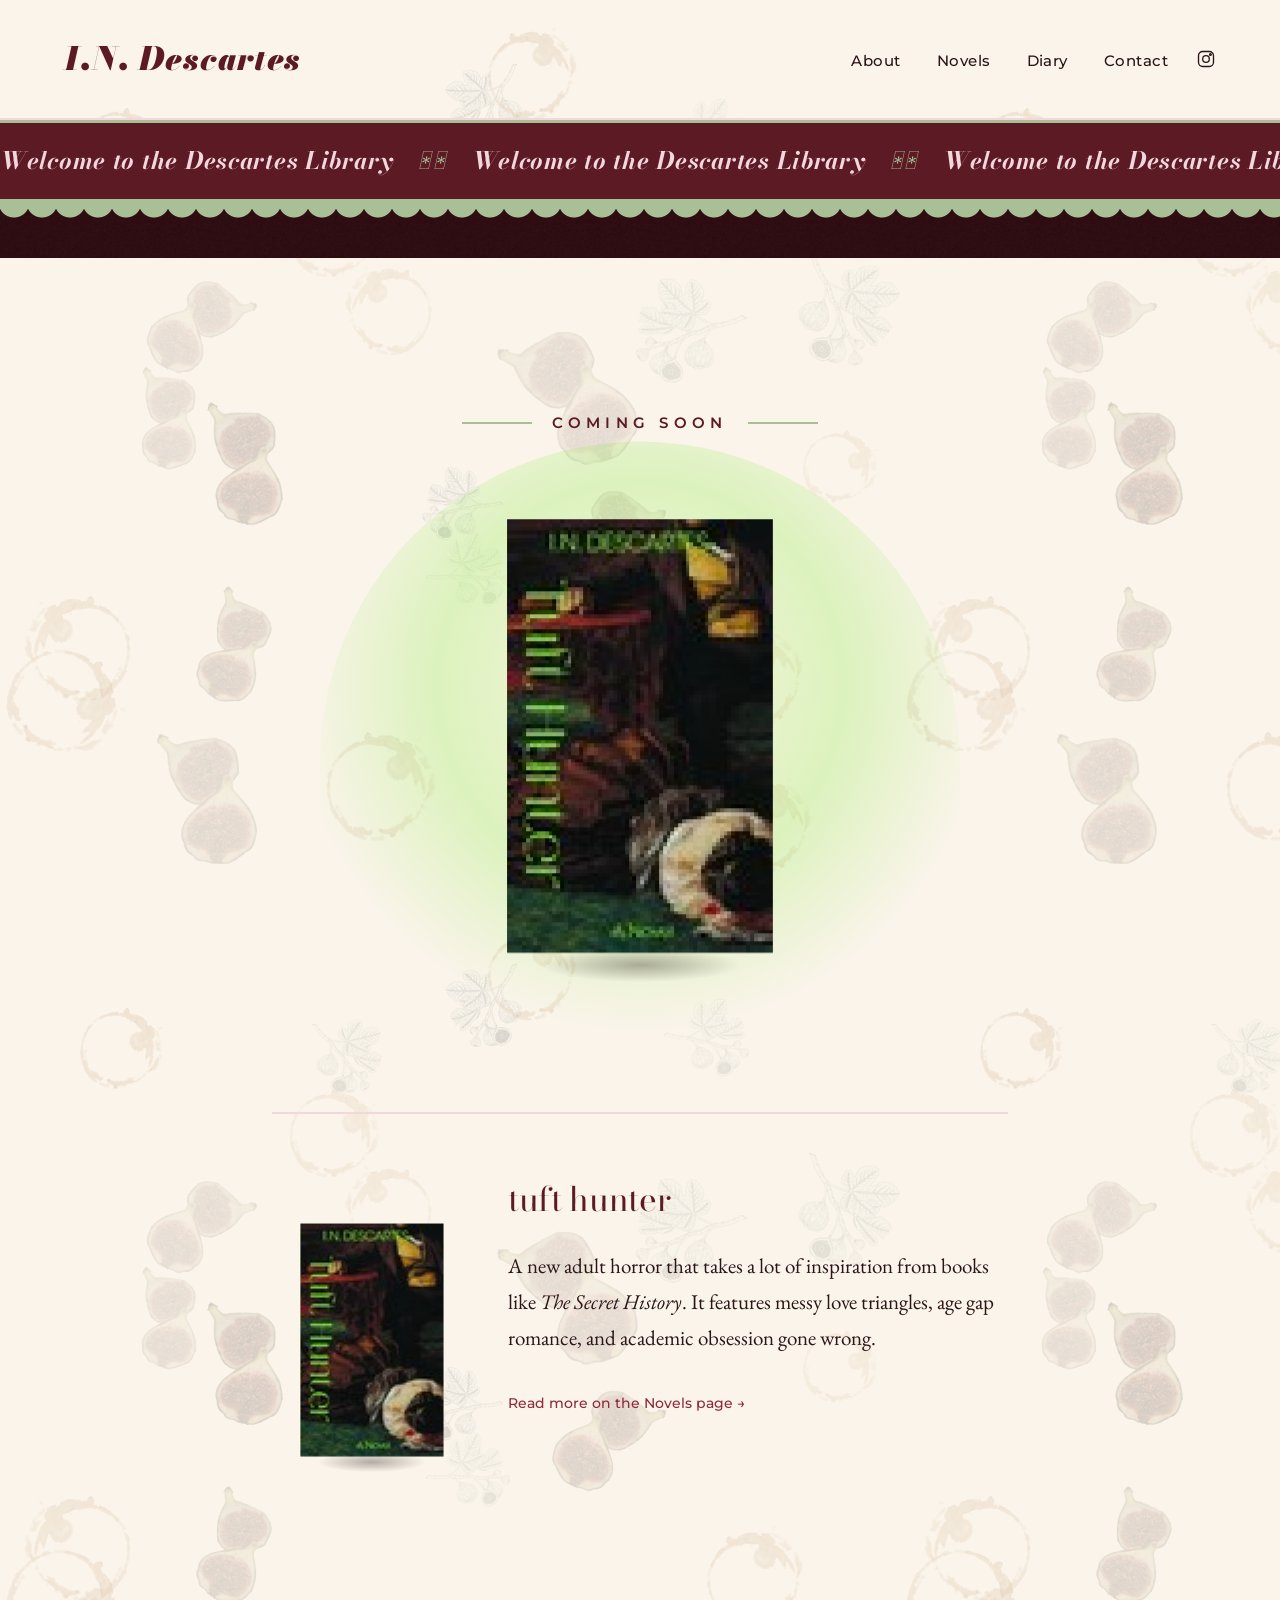
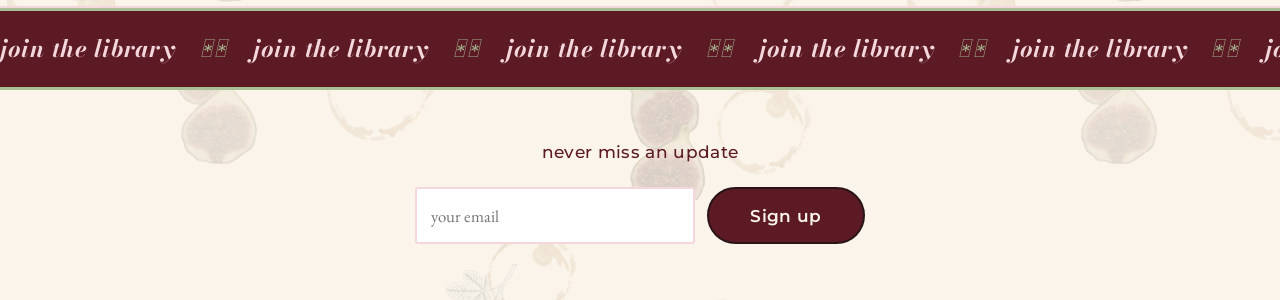
==== commit 6f2450dd: "Add files via upload" ====
--- a/index.html
+++ b/index.html
@@ -92,10 +92,6 @@
       <a class="status" href="novels.html">Read more on the Novels page →</a>
     </div>
   </section>
-<div class="specimen-accent">
-  <img src="assets/fig-branch.png" alt="" aria-hidden="true">
-  <span class="specimen-label">specimen no. 01</span>
-</div>
 </main>
 
 <footer>
--- a/style.css
+++ b/style.css
@@ -21,7 +21,9 @@
 
 body {
   margin: 0;
-  background: var(--cream);
+  background-color: var(--cream);
+  background-image: url("assets/wallpaper.png");
+  background-repeat: repeat;
   color: var(--ink);
   font-family: 'EB Garamond', serif;
   font-size: 21px;
@@ -146,52 +148,24 @@
   height: 56px;
   background-image:
     radial-gradient(circle at 14px 0, var(--green) 15px, transparent 16px),
-    url("assets/fabric-texture.jpg");
+    url("assets/paper-grain.jpg");
   background-size: 28px 56px, 220px 220px;
   background-repeat: repeat-x, repeat;
   background-blend-mode: normal, multiply;
   background-color: var(--burgundy);
 }
 
-.page-flourish {
-  display: flex;
-  justify-content: center;
-  margin: 0 0 1.75rem;
-}
-.page-flourish svg { display: block; width: 160px; height: auto; }
-
 .ring-divider {
   display: flex;
   justify-content: center;
   margin: 3.5rem 0;
 }
-.ring-divider svg { display: block; width: 100%; max-width: 420px; height: auto; }
-
-.specimen-accent {
-  display: flex;
-  justify-content: center;
-  align-items: center;
-  gap: 1.5rem;
-  margin: 4rem 0 1rem;
-}
-.specimen-accent img {
+.ring-divider img {
   display: block;
-  width: 220px;
+  width: 100%;
+  max-width: 460px;
   height: auto;
-}
-.specimen-accent .specimen-label {
-  font-family: 'Bodoni Moda', serif;
-  font-style: italic;
-  font-size: 1.05rem;
-  color: var(--burgundy);
-  border-top: 1px solid var(--pink);
-  padding-top: 0.6rem;
-  min-width: 140px;
-}
-@media (max-width: 560px) {
-  .specimen-accent { flex-direction: column; gap: 0.75rem; }
-  .specimen-accent img { width: 170px; }
-  .page-flourish svg { width: 130px; }
+  opacity: 0.9;
 }
 
 main {
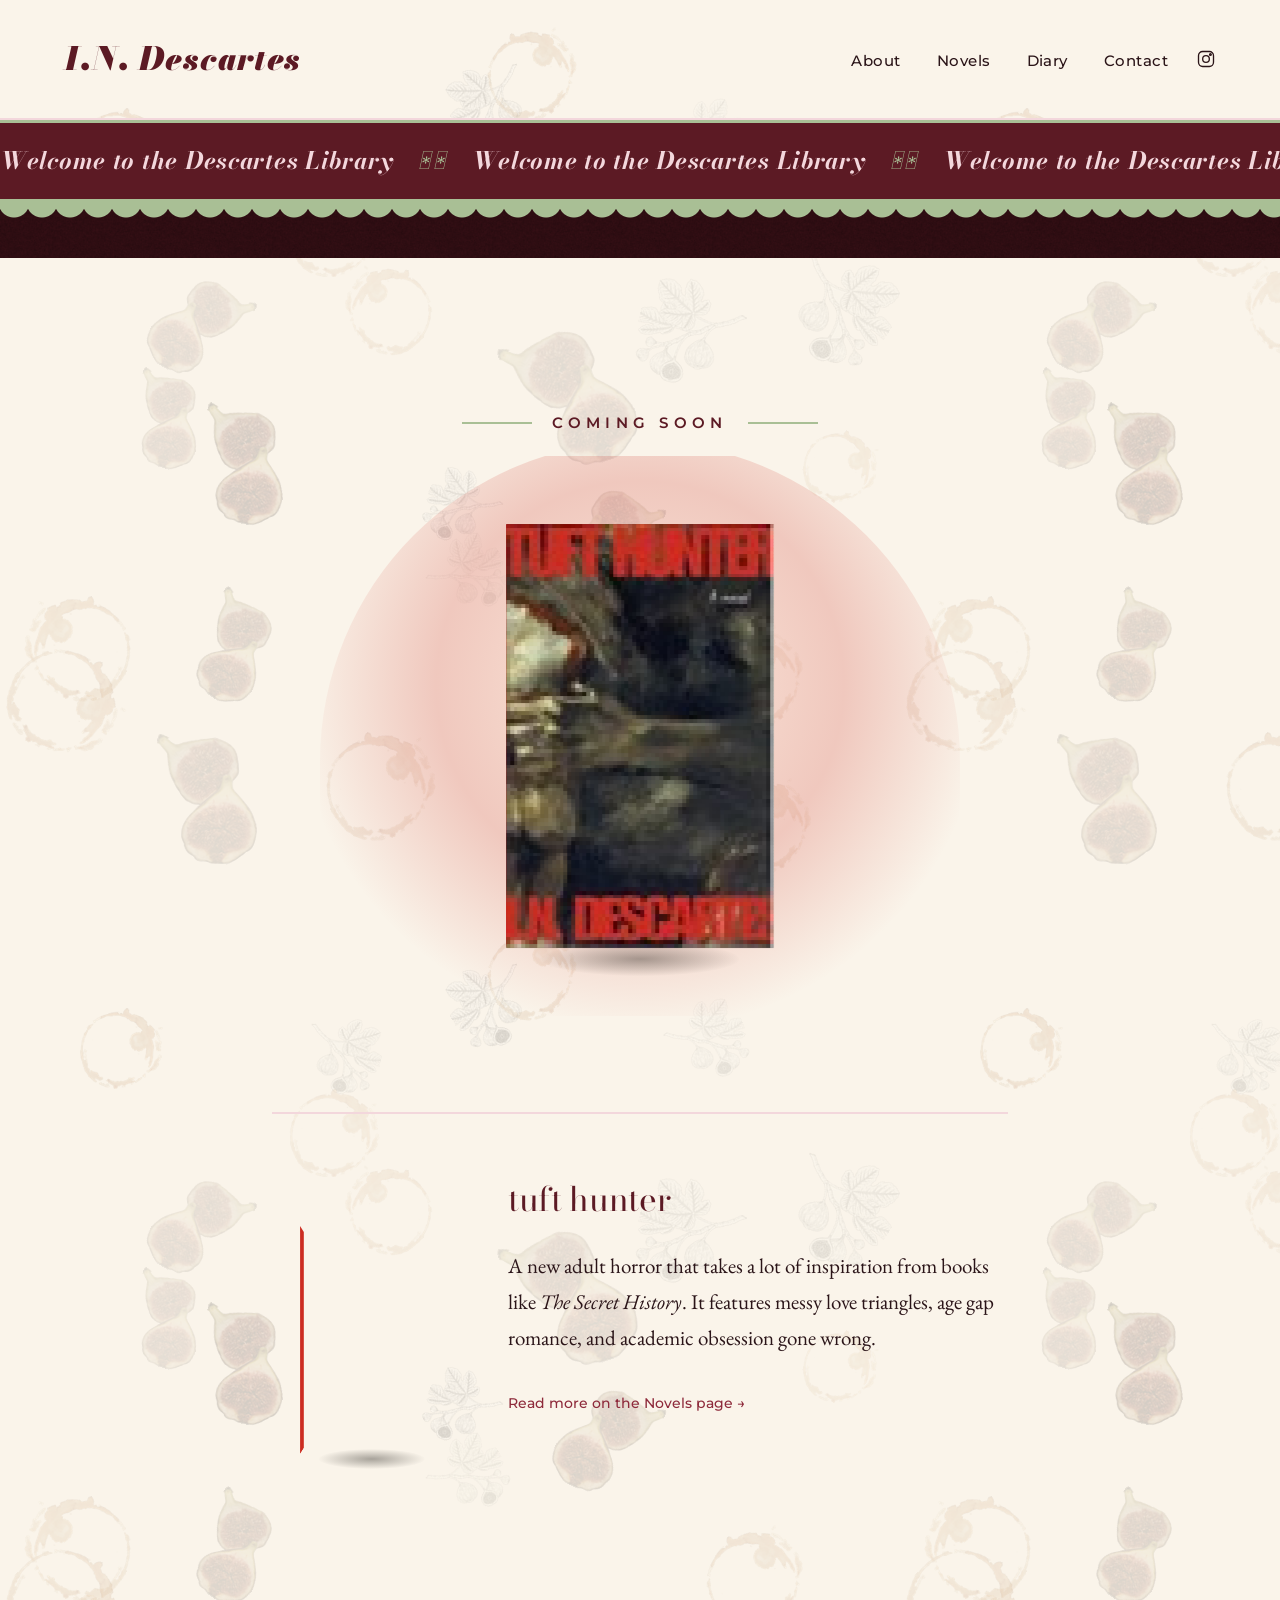
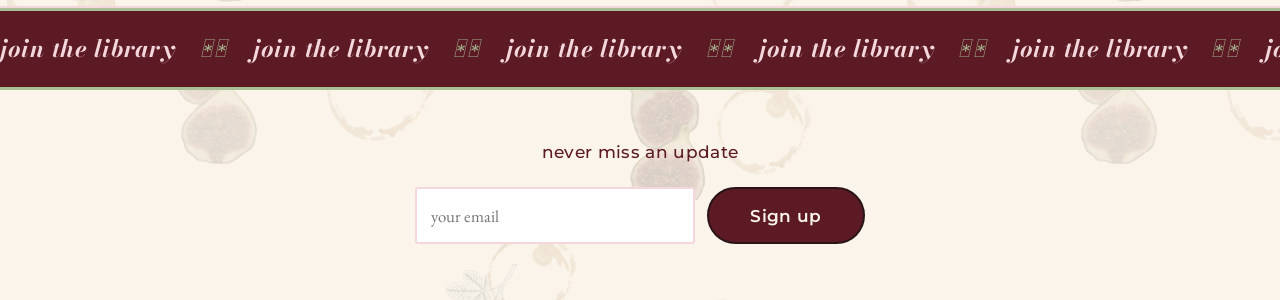
==== commit 24c7cb96: "Add files via upload" ====
--- a/index.html
+++ b/index.html
@@ -50,42 +50,47 @@
       <span>coming soon</span>
       <span class="banner-line"></span>
     </div>
-    <div class="stage-wrapper-thick">
-      <div class="arch-glow"></div>
-      <div class="th-stage">
-        <div class="scene-wrap">
-          <div class="scene">
-            <div class="book">
-              <div class="face front"></div>
-              <div class="face back"></div>
-              <div class="face spine"></div>
-              <div class="face pages"></div>
-            </div>
-          </div>
-          <div class="ground-shadow"></div>
+    <div class="stage-wrapper-v3-thick">
+
+  <div class="arch-glow"></div>
+
+  <div class="th-stage">
+    <div class="scene-wrap">
+      <div class="scene">
+        <div class="book">
+          <div class="face front"></div>
+          <div class="face back"></div>
+          <div class="face spine"></div>
+          <div class="face pages"></div>
         </div>
       </div>
+      <div class="ground-shadow"></div>
     </div>
+  </div>
+
+</div>
   </section>
 
   <hr class="rule">
 
   <section class="novel fade-in">
-    <div class="stage-wrapper-mini">
-      <div class="th-stage">
-        <div class="scene-wrap">
-          <div class="scene">
-            <div class="book">
-              <div class="face front"></div>
-              <div class="face back"></div>
-              <div class="face spine"></div>
-              <div class="face pages"></div>
-            </div>
-          </div>
-          <div class="ground-shadow"></div>
+    <div class="stage-wrapper-v3-mini">
+
+  <div class="th-stage">
+    <div class="scene-wrap">
+      <div class="scene">
+        <div class="book">
+          <div class="face front"></div>
+          <div class="face back"></div>
+          <div class="face spine"></div>
+          <div class="face pages"></div>
         </div>
       </div>
+      <div class="ground-shadow"></div>
     </div>
+  </div>
+
+</div>
     <div>
       <h2>tuft hunter</h2>
       <p>A new adult horror that takes a lot of inspiration from books like <em>The Secret History</em>. It features messy love triangles, age gap romance, and academic obsession gone wrong.</p>
@@ -122,5 +127,17 @@
 </footer>
 
 <script src="script.js"></script>
+<script src="https://identity.netlify.com/v1/netlify-identity-widget.js"></script>
+<script>
+  if (window.netlifyIdentity) {
+    window.netlifyIdentity.on("init", function (user) {
+      if (!user) {
+        window.netlifyIdentity.on("login", function () {
+          document.location.href = "/admin/";
+        });
+      }
+    });
+  }
+</script>
 </body>
 </html>
--- a/style.css
+++ b/style.css
@@ -283,7 +283,8 @@
   align-items: start;
 }
 
-.novel h2 {
+.novel h2,
+.novel-details h2 {
   font-size: 2.1rem;
   text-transform: lowercase;
   margin-bottom: 0.5rem;
@@ -301,7 +302,7 @@
 
 @media (max-width: 520px) {
   .novel { grid-template-columns: 1fr; }
-  .novel .stage-wrapper-mini { margin: 0 auto; }
+  .novel .stage-wrapper-v3-mini { margin: 0 auto; }
 }
 
 /* ---------- Diary ---------- */
@@ -488,14 +489,14 @@
   border: 0;
 }
 
-/* ---------- 3D rotating book — thick, pixelated (home hero) ---------- */
-  .stage-wrapper-thick{
-    --wine: #572322;
-    --green: #70EB1E;
+/* ---------- 3D rotating book v3 — thick, pixelated, aura (home hero) ---------- */
+  .stage-wrapper-v3-thick{
+    --ink: #17140F;
+    --red: #CC2C21;
 
     --book-w: 260px;
-    --book-h: 424px;
-    --book-d: 70px;
+    --book-h: 412px;
+    --book-d: 90px;
 
     margin:0;
     min-height:560px;
@@ -505,25 +506,25 @@
     background: transparent;
     font-family: 'Inter', Helvetica, Arial, sans-serif;
     position:relative;
-    overflow:visible;
-  }
-
-  .stage-wrapper-thick *{ box-sizing:border-box; }
-
-  .stage-wrapper-thick .arch-glow{
+    overflow:hidden;
+  }
+
+  .stage-wrapper-v3-thick *{ box-sizing:border-box; }
+
+  .stage-wrapper-v3-thick .arch-glow{
     position:absolute;
     top:50%;
     left:50%;
     width:640px;
     height:640px;
     transform: translate(-50%, -46%);
-    background: radial-gradient(circle at 50% 38%, rgba(255,248,214,0.42) 0%, rgba(112,235,30,0.22) 40%, rgba(255,251,241,0) 68%);
+    background: radial-gradient(circle at 50% 38%, rgba(255,214,196,0.36) 0%, rgba(204,44,33,0.22) 40%, rgba(255,251,241,0) 68%);
     border-radius: 50% 50% 45% 45%;
     pointer-events:none;
     z-index:0;
   }
 
-  .stage-wrapper-thick .th-stage{
+  .stage-wrapper-v3-thick .th-stage{
     position:relative;
     z-index:1;
     display:flex;
@@ -533,30 +534,30 @@
     padding: 40px 20px;
   }
 
-  .stage-wrapper-thick .scene{
+  .stage-wrapper-v3-thick .scene{
     width: var(--book-w);
     height: var(--book-h);
     perspective: 1600px;
   }
 
-  .stage-wrapper-thick .book{
+  .stage-wrapper-v3-thick .book{
     position:relative;
     width:100%;
     height:100%;
     transform-style: preserve-3d;
-    animation: th-spin-thick 16s linear infinite;
-  }
-
-  @keyframes th-spin-thick{
+    animation: th-spin-v3-thick 16s linear infinite;
+  }
+
+  @keyframes th-spin-v3-thick{
     from{ transform: rotateY(0deg); }
     to{ transform: rotateY(360deg); }
   }
 
-  .stage-wrapper-thick .scene:hover .book{
+  .stage-wrapper-v3-thick .scene:hover .book{
     animation-play-state: paused;
   }
 
-  .stage-wrapper-thick .face{
+  .stage-wrapper-v3-thick .face{
     position:absolute;
     background-repeat:no-repeat;
     box-shadow: inset 0 0 0 1px rgba(0,0,0,0.06);
@@ -565,8 +566,8 @@
     image-rendering: crisp-edges;
   }
 
-  .stage-wrapper-thick .face.front,
-  .stage-wrapper-thick .face.back{
+  .stage-wrapper-v3-thick .face.front,
+  .stage-wrapper-v3-thick .face.back{
     width: var(--book-w);
     height: var(--book-h);
     top: 0;
@@ -574,31 +575,31 @@
     background-size:cover;
     background-position:center;
   }
-  .stage-wrapper-thick .face.front{
+  .stage-wrapper-v3-thick .face.front{
     transform: translateZ(calc(var(--book-d) / 2));
-    background-image: url("[data-uri]");
-  }
-  .stage-wrapper-thick .face.back{
+    background-image: url("[data-uri]");
+  }
+  .stage-wrapper-v3-thick .face.back{
     transform: rotateY(180deg) translateZ(calc(var(--book-d) / 2)) scaleX(-1);
-    background-image: url("[data-uri]");
-  }
-
-  .stage-wrapper-thick .face.spine,
-  .stage-wrapper-thick .face.pages{
+    background-image: url("[data-uri]");
+  }
+
+  .stage-wrapper-v3-thick .face.spine,
+  .stage-wrapper-v3-thick .face.pages{
     width: var(--book-d);
     height: var(--book-h);
     top: 0;
     left: calc((var(--book-w) - var(--book-d)) / 2);
   }
-  .stage-wrapper-thick .face.spine{
+  .stage-wrapper-v3-thick .face.spine{
     transform: rotateY(-90deg) translateZ(calc(var(--book-w) / 2));
     /* stretch-fit so the full wraparound spine art is accommodated, not cropped, at any thickness */
     background-size: 100% 100%;
     background-position:center;
-    background-image: url("[data-uri]");
-    background-color: var(--green);
-  }
-  .stage-wrapper-thick .face.pages{
+    background-image: url("[data-uri]");
+    background-color: var(--red);
+  }
+  .stage-wrapper-v3-thick .face.pages{
     transform: rotateY(90deg) translateZ(calc(var(--book-w) / 2));
     background: repeating-linear-gradient(
       to bottom,
@@ -607,32 +608,32 @@
     );
   }
 
-  .stage-wrapper-thick .scene-wrap{ position:relative; }
-
-  .stage-wrapper-thick .ground-shadow{
+  .stage-wrapper-v3-thick .scene-wrap{ position:relative; }
+
+  .stage-wrapper-v3-thick .ground-shadow{
     position:absolute;
     bottom: -34px;
     left: 50%;
     width: 76%;
     height: 34px;
     transform: translateX(-50%);
-    background: radial-gradient(ellipse at center, rgba(30,19,16,0.32) 0%, rgba(30,19,16,0) 72%);
+    background: radial-gradient(ellipse at center, rgba(23,20,15,0.36) 0%, rgba(23,20,15,0) 72%);
     border-radius: 50%;
     z-index: -1;
   }
 
 @media (prefers-reduced-motion: reduce) {
-  .stage-wrapper-thick .book { animation: none; }
-}
-
-/* ---------- 3D rotating book — mini, bobbing (novel listings) ---------- */
-  .stage-wrapper-mini{
-    --wine: #572322;
-    --green: #70EB1E;
+  .stage-wrapper-v3-thick .book { animation: none; }
+}
+
+/* ---------- 3D rotating book v3 — mini, no aura (novel listings) ---------- */
+  .stage-wrapper-v3-mini{
+    --ink: #17140F;
+    --red: #CC2C21;
 
     --book-w: 140px;
-    --book-h: 228px;
-    --book-d: 38px;
+    --book-h: 222px;
+    --book-d: 48px;
 
     margin:0;
     min-height:340px;
@@ -645,9 +646,9 @@
     overflow:hidden;
   }
 
-  .stage-wrapper-mini *{ box-sizing:border-box; }
-
-  .stage-wrapper-mini .th-stage{
+  .stage-wrapper-v3-mini *{ box-sizing:border-box; }
+
+  .stage-wrapper-v3-mini .th-stage{
     position:relative;
     z-index:1;
     display:flex;
@@ -657,42 +658,40 @@
     padding: 26px 14px;
   }
 
-  /* bob wrapper: separate element from .book so the vertical float
-     doesn't fight with the book's own rotateY animation */
-  .stage-wrapper-mini .scene-wrap{
+  .stage-wrapper-v3-mini .scene-wrap{
     position:relative;
-    animation: th-bob 3.2s ease-in-out infinite;
-  }
-
-  @keyframes th-bob{
+    animation: th-bob-v3 3.2s ease-in-out infinite;
+  }
+
+  @keyframes th-bob-v3{
     0%, 100%{ transform: translateY(0px); }
     50%{ transform: translateY(-14px); }
   }
 
-  .stage-wrapper-mini .scene{
+  .stage-wrapper-v3-mini .scene{
     width: var(--book-w);
     height: var(--book-h);
     perspective: 900px;
   }
 
-  .stage-wrapper-mini .book{
+  .stage-wrapper-v3-mini .book{
     position:relative;
     width:100%;
     height:100%;
     transform-style: preserve-3d;
-    animation: th-spin-mini 16s linear infinite;
-  }
-
-  @keyframes th-spin-mini{
+    animation: th-spin-v3-mini 16s linear infinite;
+  }
+
+  @keyframes th-spin-v3-mini{
     from{ transform: rotateY(0deg); }
     to{ transform: rotateY(360deg); }
   }
 
-  .stage-wrapper-mini .scene:hover .book{
+  .stage-wrapper-v3-mini .scene:hover .book{
     animation-play-state: paused;
   }
 
-  .stage-wrapper-mini .face{
+  .stage-wrapper-v3-mini .face{
     position:absolute;
     background-repeat:no-repeat;
     box-shadow: inset 0 0 0 1px rgba(0,0,0,0.06);
@@ -701,8 +700,8 @@
     image-rendering: crisp-edges;
   }
 
-  .stage-wrapper-mini .face.front,
-  .stage-wrapper-mini .face.back{
+  .stage-wrapper-v3-mini .face.front,
+  .stage-wrapper-v3-mini .face.back{
     width: var(--book-w);
     height: var(--book-h);
     top: 0;
@@ -710,30 +709,30 @@
     background-size:cover;
     background-position:center;
   }
-  .stage-wrapper-mini .face.front{
+  .stage-wrapper-v3-mini .face.front{
     transform: translateZ(calc(var(--book-d) / 2));
-    background-image: url("[data-uri]");
-  }
-  .stage-wrapper-mini .face.back{
+    background-image: url("[data-uri]");
+  }
+  .stage-wrapper-v3-mini .face.back{
     transform: rotateY(180deg) translateZ(calc(var(--book-d) / 2)) scaleX(-1);
-    background-image: url("[data-uri]");
-  }
-
-  .stage-wrapper-mini .face.spine,
-  .stage-wrapper-mini .face.pages{
+    background-image: url("[data-uri]");
+  }
+
+  .stage-wrapper-v3-mini .face.spine,
+  .stage-wrapper-v3-mini .face.pages{
     width: var(--book-d);
     height: var(--book-h);
     top: 0;
     left: calc((var(--book-w) - var(--book-d)) / 2);
   }
-  .stage-wrapper-mini .face.spine{
+  .stage-wrapper-v3-mini .face.spine{
     transform: rotateY(-90deg) translateZ(calc(var(--book-w) / 2));
     background-size: 100% 100%;
     background-position:center;
-    background-image: url("[data-uri]");
-    background-color: var(--green);
-  }
-  .stage-wrapper-mini .face.pages{
+    background-image: url("[data-uri]");
+    background-color: var(--red);
+  }
+  .stage-wrapper-v3-mini .face.pages{
     transform: rotateY(90deg) translateZ(calc(var(--book-w) / 2));
     background: repeating-linear-gradient(
       to bottom,
@@ -742,28 +741,155 @@
     );
   }
 
-  .stage-wrapper-mini .ground-shadow{
+  .stage-wrapper-v3-mini .ground-shadow{
     position:absolute;
     bottom: -18px;
     left: 50%;
     width: 76%;
     height: 20px;
     transform: translateX(-50%);
-    background: radial-gradient(ellipse at center, rgba(30,19,16,0.32) 0%, rgba(30,19,16,0) 72%);
+    background: radial-gradient(ellipse at center, rgba(23,20,15,0.36) 0%, rgba(23,20,15,0) 72%);
     border-radius: 50%;
     z-index: -1;
-    animation: th-shadow-pulse 3.2s ease-in-out infinite;
-  }
-
-  @keyframes th-shadow-pulse{
+    animation: th-shadow-pulse-v3 3.2s ease-in-out infinite;
+  }
+
+  @keyframes th-shadow-pulse-v3{
     0%, 100%{ opacity: 1; transform: translateX(-50%) scale(1); }
     50%{ opacity: 0.6; transform: translateX(-50%) scale(0.82); }
   }
 
 @media (prefers-reduced-motion: reduce) {
-  .stage-wrapper-mini .book { animation: none; }
-  .stage-wrapper-mini .scene-wrap { animation: none; }
-  .stage-wrapper-mini .ground-shadow { animation: none; }
+  .stage-wrapper-v3-mini .book { animation: none; }
+  .stage-wrapper-v3-mini .scene-wrap { animation: none; }
+  .stage-wrapper-v3-mini .ground-shadow { animation: none; }
+}
+
+/* ---------- Shelf display (Novels page) ---------- */
+.shelf-display {
+  position: relative;
+  width: 100%;
+  max-width: 480px;
+  height: 62vh;
+  min-height: 420px;
+  max-height: 640px;
+  margin: 0 auto 2.5rem;
+  border-radius: 4px;
+  overflow: hidden;
+  background-image: url("assets/bookshelf.jpg");
+  background-size: cover;
+  background-position: center;
+  box-shadow: 8px 8px 0 var(--pink);
+  cursor: url('https://cdn.cursors-4u.net/previews/flower-62-f74da4a0-32.webp') 32 32, pointer;
+}
+
+.shelf-book {
+  position: absolute;
+  left: 50%;
+  bottom: 43%;
+  transform: translateX(-50%);
+  transition: transform 0.2s ease, filter 0.2s ease;
+}
+.shelf-display:hover .shelf-book,
+.shelf-display:focus-visible .shelf-book {
+  transform: translateX(-50%) translateY(-4px);
+  filter: drop-shadow(0 6px 6px rgba(0,0,0,0.35));
+}
+.shelf-book .ground-shadow { display: none; }
+
+.shelf-hint {
+  position: absolute;
+  left: 50%;
+  bottom: 6%;
+  transform: translateX(-50%);
+  font-family: 'Montserrat', sans-serif;
+  font-size: 0.85rem;
+  letter-spacing: 0.12em;
+  text-transform: uppercase;
+  color: var(--pink);
+  opacity: 0.9;
+  pointer-events: none;
+  text-shadow: 0 1px 4px rgba(0,0,0,0.7);
+}
+
+.novel-details {
+  max-width: 620px;
+}
+@media (min-width: 640px) {
+  .novel-details { margin: 0 auto; text-align: left; }
+}
+
+/* ---------- Book focus overlay (click-to-inspect) ---------- */
+.book-focus-overlay {
+  position: fixed;
+  inset: 0;
+  z-index: 200;
+  display: flex;
+  align-items: center;
+  justify-content: center;
+  background: rgba(23, 20, 15, 0.45);
+  backdrop-filter: blur(7px);
+  -webkit-backdrop-filter: blur(7px);
+  opacity: 0;
+  visibility: hidden;
+  transition: opacity 0.35s ease, visibility 0s linear 0.35s;
+}
+.book-focus-overlay.is-open {
+  opacity: 1;
+  visibility: visible;
+  transition: opacity 0.35s ease, visibility 0s linear 0s;
+}
+
+.book-focus-inner {
+  position: relative;
+  display: flex;
+  flex-direction: column;
+  align-items: center;
+  gap: 1rem;
+  transform: scale(0.85);
+  transition: transform 0.35s ease;
+}
+.book-focus-overlay.is-open .book-focus-inner {
+  transform: scale(1);
+}
+
+.book-focus-overlay .stage-wrapper-v3-thick {
+  min-height: 0;
+}
+.book-focus-overlay.is-open .stage-wrapper-v3-thick .scene-wrap {
+  animation: th-bob-v3 3.2s ease-in-out infinite;
+}
+
+.book-focus-title {
+  font-family: 'Bodoni Moda', serif;
+  font-style: italic;
+  font-size: 1.1rem;
+  color: var(--cream);
+  text-shadow: 0 2px 6px rgba(0,0,0,0.5);
+}
+
+.book-focus-close {
+  position: absolute;
+  top: -18px;
+  right: -18px;
+  width: 38px;
+  height: 38px;
+  border-radius: 50%;
+  background: var(--burgundy);
+  color: var(--cream);
+  border: 2px solid var(--cream);
+  font-size: 1.1rem;
+  line-height: 1;
+  display: flex;
+  align-items: center;
+  justify-content: center;
+  cursor: url('https://cdn.cursors-4u.net/previews/flower-62-f74da4a0-32.webp') 32 32, pointer;
+}
+.book-focus-close:hover { background: var(--red); }
+
+@media (prefers-reduced-motion: reduce) {
+  .book-focus-overlay.is-open .stage-wrapper-v3-thick .scene-wrap { animation: none; }
+  .shelf-book, .book-focus-inner { transition: none; }
 }
 
 /* ---------- Footer ---------- */
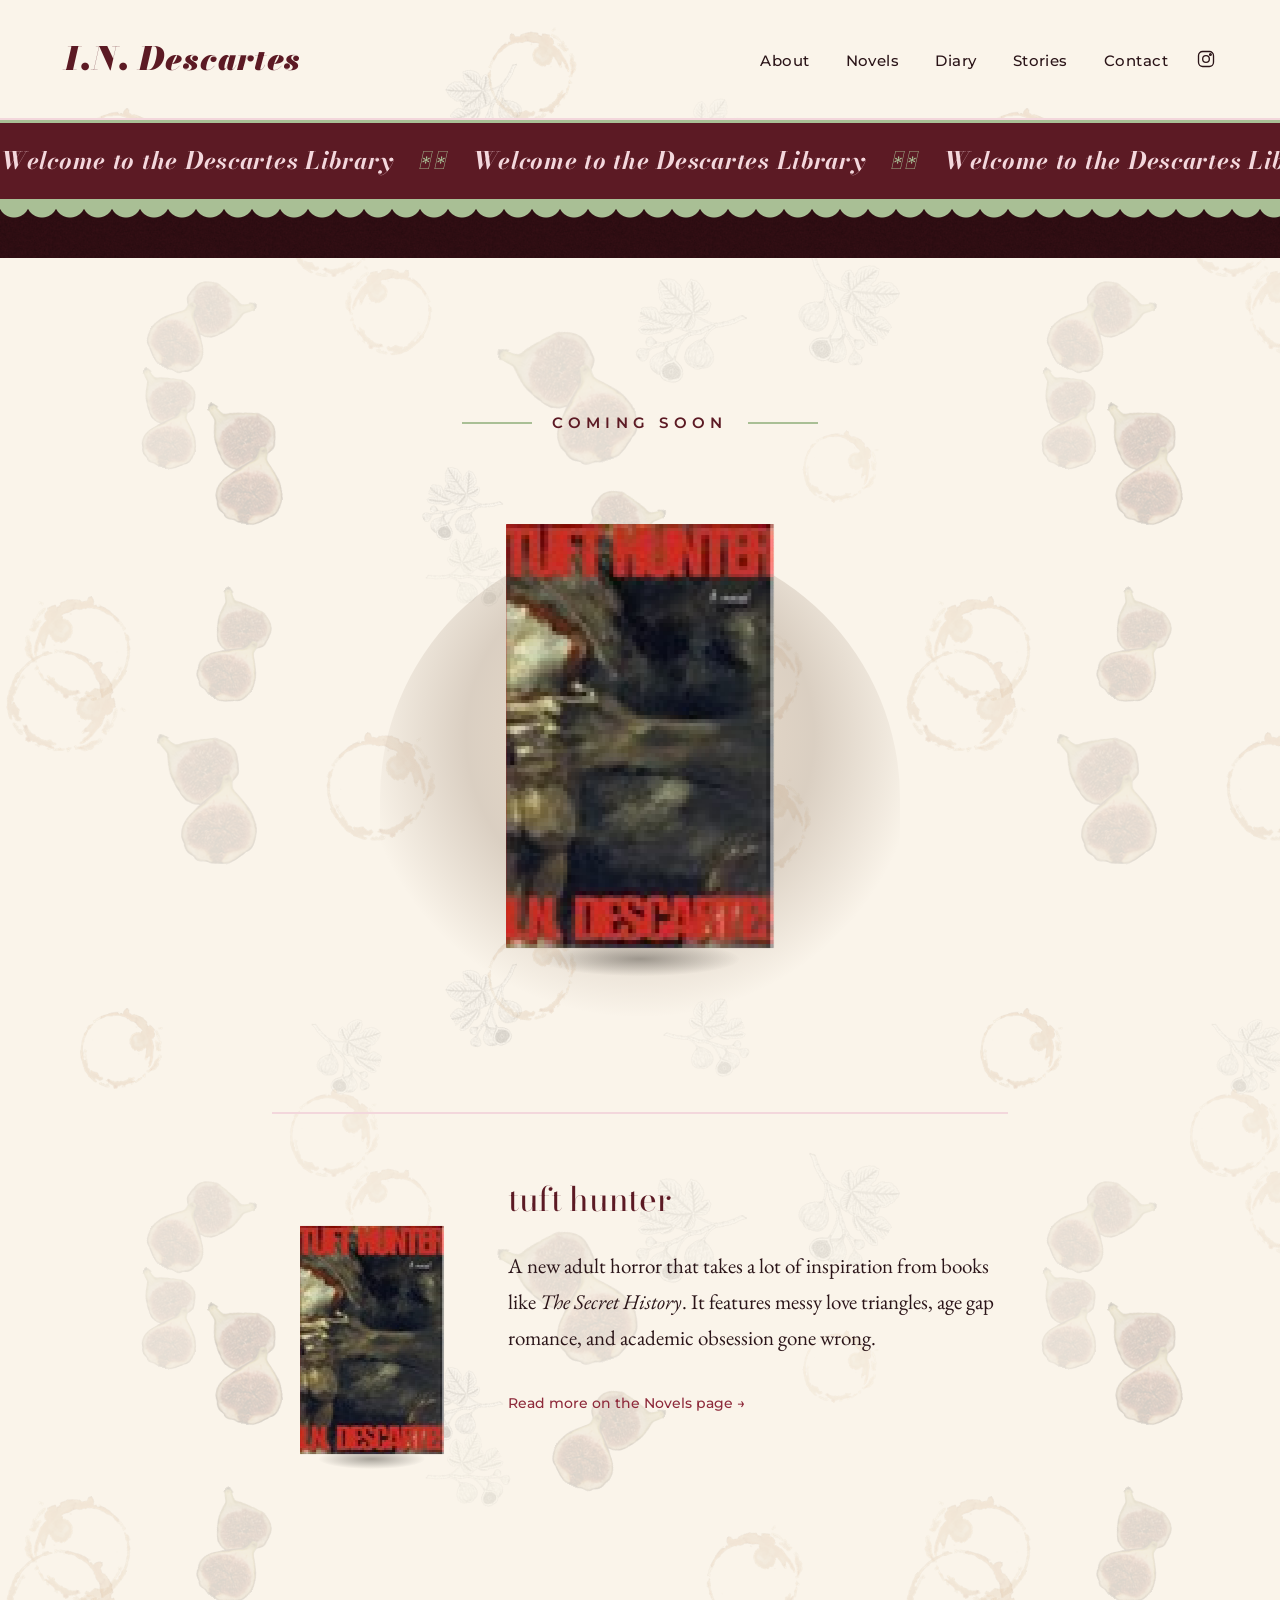
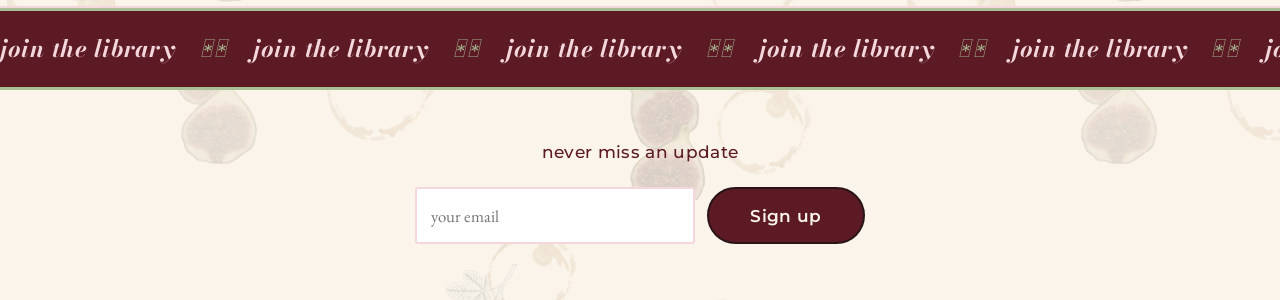
==== commit 59bca1fd: "Add files via upload" ====
--- a/index.html
+++ b/index.html
@@ -16,6 +16,7 @@
       <li><a href="about.html">About</a></li>
       <li><a href="novels.html">Novels</a></li>
       <li><a href="diary.html">Diary</a></li>
+      <li><a href="stories.html">Stories</a></li>
       <li><a href="contact.html">Contact</a></li>
     </ul>
     <a class="instagram" href="https://www.instagram.com/imani_thee_writer/" target="_blank" rel="noopener" aria-label="Instagram">
--- a/style.css
+++ b/style.css
@@ -515,10 +515,10 @@
     position:absolute;
     top:50%;
     left:50%;
-    width:640px;
-    height:640px;
-    transform: translate(-50%, -46%);
-    background: radial-gradient(circle at 50% 38%, rgba(255,214,196,0.36) 0%, rgba(204,44,33,0.22) 40%, rgba(255,251,241,0) 68%);
+    width:520px;
+    height:520px;
+    transform: translate(-50%, -38%);
+    background: radial-gradient(circle at 50% 38%, rgba(214,174,132,0.26) 0%, rgba(90,58,32,0.20) 42%, rgba(255,251,241,0) 68%);
     border-radius: 50% 50% 45% 45%;
     pointer-events:none;
     z-index:0;
@@ -769,33 +769,44 @@
 .shelf-display {
   position: relative;
   width: 100%;
-  max-width: 480px;
-  height: 62vh;
-  min-height: 420px;
-  max-height: 640px;
+  max-width: 440px;
+  aspect-ratio: 2 / 3;
   margin: 0 auto 2.5rem;
   border-radius: 4px;
   overflow: hidden;
+  container-type: inline-size;
   background-image: url("assets/bookshelf.jpg");
   background-size: cover;
   background-position: center;
-  box-shadow: 8px 8px 0 var(--pink);
-  cursor: url('https://cdn.cursors-4u.net/previews/flower-62-f74da4a0-32.webp') 32 32, pointer;
+  box-shadow: 0 16px 30px rgba(23, 20, 15, 0.45);
 }
 
 .shelf-book {
   position: absolute;
   left: 50%;
-  bottom: 43%;
+  bottom: 81%;
   transform: translateX(-50%);
   transition: transform 0.2s ease, filter 0.2s ease;
-}
-.shelf-display:hover .shelf-book,
-.shelf-display:focus-visible .shelf-book {
-  transform: translateX(-50%) translateY(-4px);
-  filter: drop-shadow(0 6px 6px rgba(0,0,0,0.35));
+  cursor: url('https://cdn.cursors-4u.net/previews/flower-62-f74da4a0-32.webp') 32 32, pointer;
+}
+.shelf-book:hover,
+.shelf-book:focus-visible {
+  transform: translateX(-50%) translateY(-3px);
+  filter: drop-shadow(0 6px 6px rgba(0,0,0,0.4));
 }
 .shelf-book .ground-shadow { display: none; }
+.shelf-book .th-stage { padding: 0; gap: 0; }
+.shelf-book { min-height: 0; }
+.shelf-book .book {
+  animation: none;
+  transform: rotateY(90deg);
+}
+.shelf-book .scene-wrap {
+  animation: none;
+}
+.shelf-book .scene:hover .book {
+  animation-play-state: paused;
+}
 
 .shelf-hint {
   position: absolute;
@@ -812,11 +823,31 @@
   text-shadow: 0 1px 4px rgba(0,0,0,0.7);
 }
 
-.novel-details {
-  max-width: 620px;
-}
-@media (min-width: 640px) {
-  .novel-details { margin: 0 auto; text-align: left; }
+.shelf-prompt {
+  text-align: center;
+  font-family: 'Bodoni Moda', serif;
+  font-style: italic;
+  font-size: 1.2rem;
+  color: var(--burgundy);
+  max-width: 480px;
+  margin: 0 auto;
+}
+
+/* Mystery book cover art */
+.book-placeholder .face.front {
+  background-image: url("[data-uri]");
+  background-size: cover;
+  background-position: center;
+}
+.book-placeholder .face.back {
+  background-image: url("[data-uri]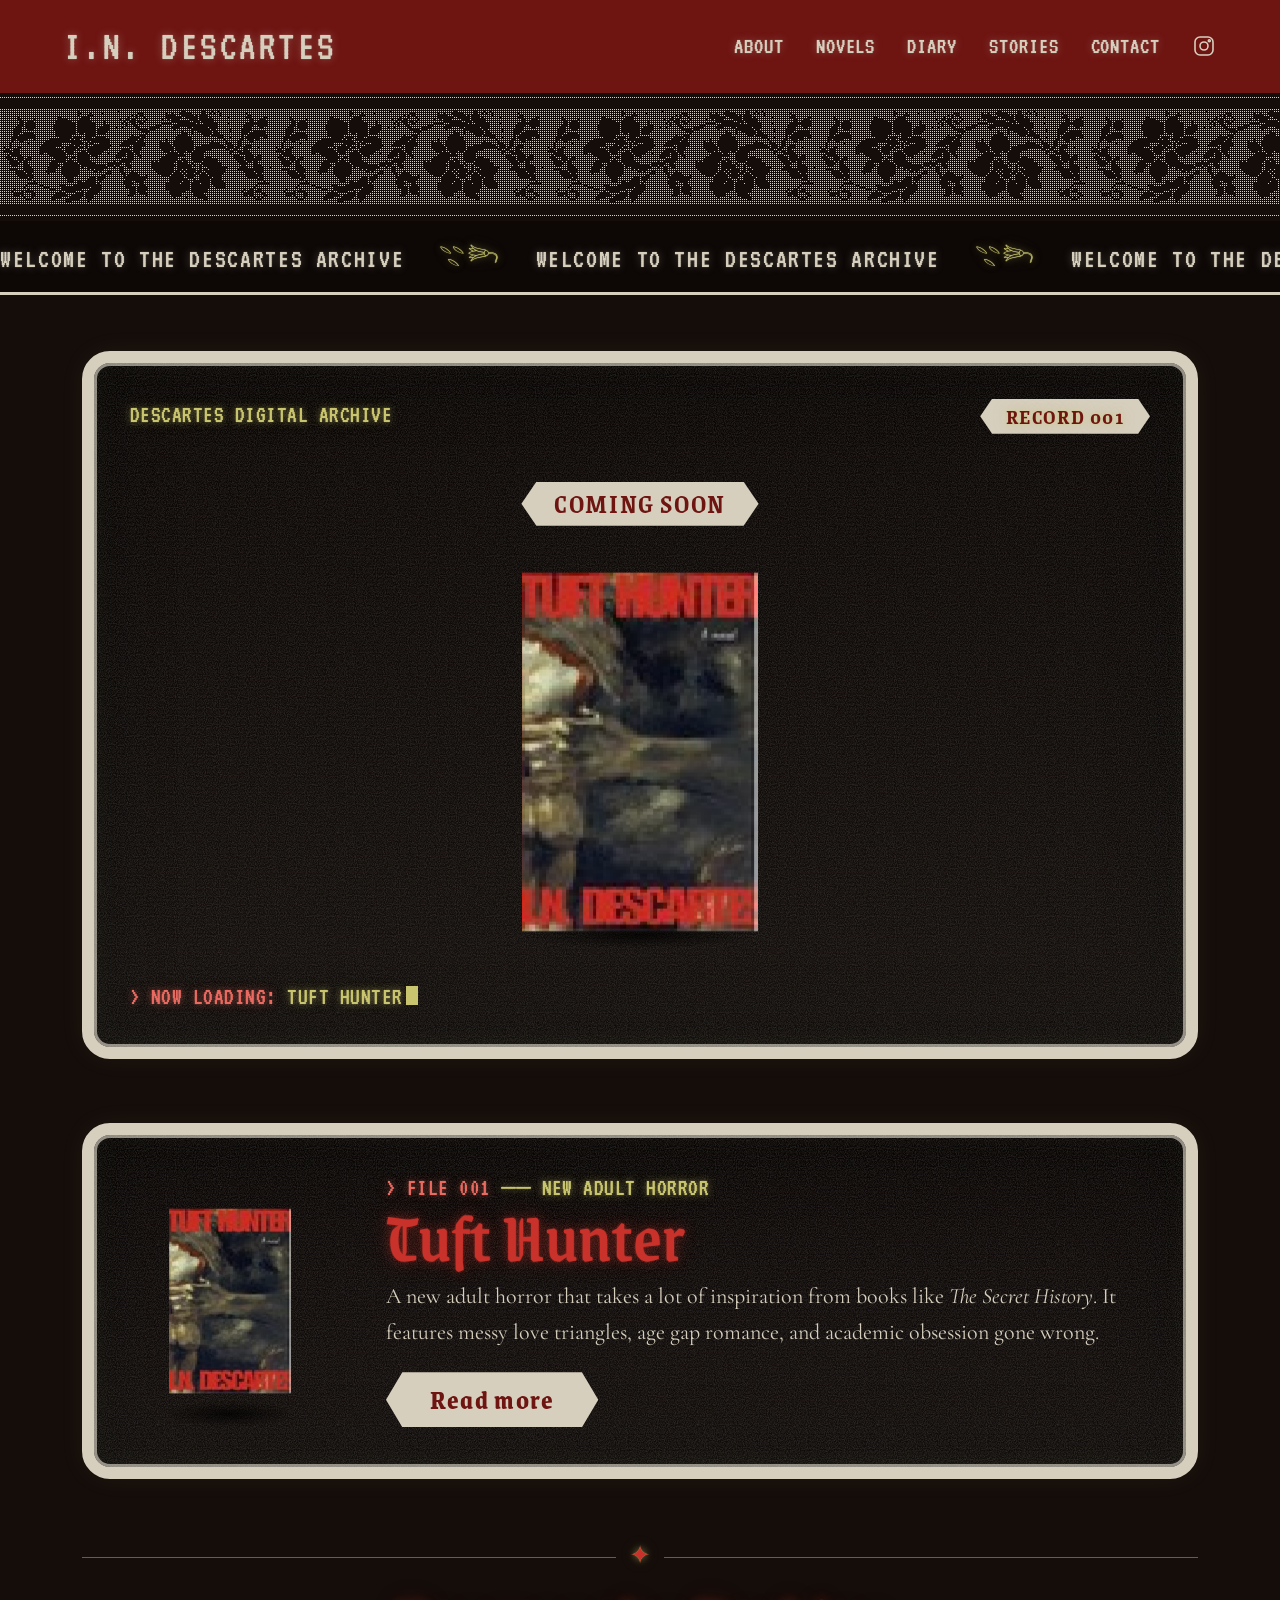
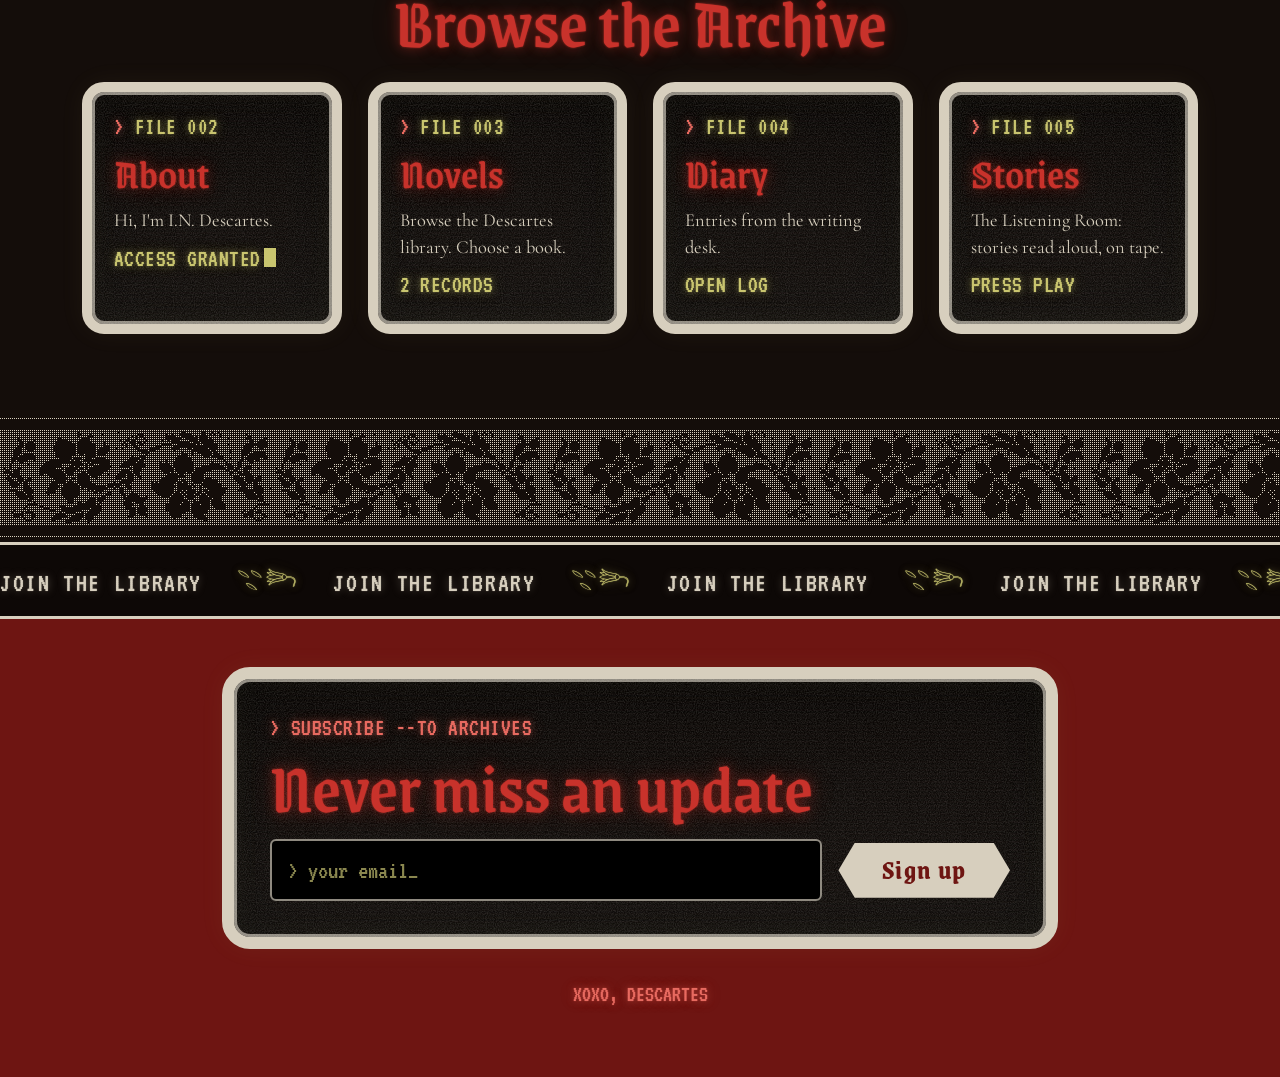
==== commit c7c90676: "Switch the site to the Descartes Archive style - New shared look in assets/archive/ (colors, fonts, " ====
--- a/index.html
+++ b/index.html
@@ -4,7 +4,9 @@
 <meta charset="UTF-8">
 <meta name="viewport" content="width=device-width, initial-scale=1.0">
 <title>I.N. Descartes — The Descartes Library</title>
-<link rel="stylesheet" href="style.css">
+<link rel="preconnect" href="https://fonts.googleapis.com">
+<link rel="preconnect" href="https://fonts.gstatic.com" crossorigin>
+<link rel="stylesheet" href="assets/archive/archive.css">
 <link rel="icon" type="image/png" href="assets/favicon.png">
 </head>
 <body>
@@ -24,110 +26,60 @@
     </a>
   </div>
 </nav>
-
-<div class="ticker-wrap" aria-hidden="true">
-  <div class="ticker-track" style="animation-duration:19s;">
-    <div class="ticker-seq">
-      Welcome to the Descartes Library <span>𓇢𓆸</span>
-      Welcome to the Descartes Library <span>𓇢𓆸</span>
-      Welcome to the Descartes Library <span>𓇢𓆸</span>
-      Welcome to the Descartes Library <span>𓇢𓆸</span>
-    </div>
-    <div class="ticker-seq" aria-hidden="true">
-      Welcome to the Descartes Library <span>𓇢𓆸</span>
-      Welcome to the Descartes Library <span>𓇢𓆸</span>
-      Welcome to the Descartes Library <span>𓇢𓆸</span>
-      Welcome to the Descartes Library <span>𓇢𓆸</span>
-    </div>
-  </div>
-</div>
-
-<div class="scallop-divider" aria-hidden="true"></div>
+<div class="lace" aria-hidden="true"></div>
+<div class="ticker" aria-hidden="true"><span class="ticker-track">welcome to the descartes archive <span class="g">𓇢𓆸</span> welcome to the descartes archive <span class="g">𓇢𓆸</span> welcome to the descartes archive <span class="g">𓇢𓆸</span> welcome to the descartes archive <span class="g">𓇢𓆸</span> welcome to the descartes archive <span class="g">𓇢𓆸</span> welcome to the descartes archive <span class="g">𓇢𓆸</span> welcome to the descartes archive <span class="g">𓇢𓆸</span> welcome to the descartes archive <span class="g">𓇢𓆸</span> welcome to the descartes archive <span class="g">𓇢𓆸</span> welcome to the descartes archive <span class="g">𓇢𓆸</span> </span></div>
 
 <main>
-  <section class="hero fade-in">
-    <div class="hero-banner">
-      <span class="banner-line"></span>
-      <span>coming soon</span>
-      <span class="banner-line"></span>
+  <section class="hero crt fade-in">
+    <div class="bar term"><span>Descartes Digital Archive</span><span class="tag">Record 001</span></div>
+    <div class="hero-stage">
+      <span class="tag" style="font-size:1.7rem">coming soon</span>
+      <div class="stage"><div class="book"><div class="face front"></div><div class="face back"></div><div class="face spine"></div><div class="face pages"></div></div><div class="shadow"></div></div>
     </div>
-    <div class="stage-wrapper-v3-thick">
-
-  <div class="arch-glow"></div>
-
-  <div class="th-stage">
-    <div class="scene-wrap">
-      <div class="scene">
-        <div class="book">
-          <div class="face front"></div>
-          <div class="face back"></div>
-          <div class="face spine"></div>
-          <div class="face pages"></div>
-        </div>
-      </div>
-      <div class="ground-shadow"></div>
-    </div>
-  </div>
-
-</div>
+    <div class="term"><span class="p">&gt; now loading:</span> tuft hunter<span class="cursor" aria-hidden="true"></span></div>
   </section>
 
-  <hr class="rule">
+  <section class="crt novel fade-in">
+    <div class="stage"><div class="book mini"><div class="face front"></div><div class="face back"></div><div class="face spine"></div><div class="face pages"></div></div><div class="shadow" style="width:130px;margin-left:-65px"></div></div>
+    <div>
+      <div class="term"><span class="p">&gt; file 001</span> ── new adult horror</div>
+      <h2>Tuft Hunter</h2>
+      <p>A new adult horror that takes a lot of inspiration from books like <em>The Secret History</em>. It features messy love triangles, age gap romance, and academic obsession gone wrong.</p>
+      <a class="btn" href="novels.html">Read more</a>
+    </div>
+  </section>
 
-  <section class="novel fade-in">
-    <div class="stage-wrapper-v3-mini">
-
-  <div class="th-stage">
-    <div class="scene-wrap">
-      <div class="scene">
-        <div class="book">
-          <div class="face front"></div>
-          <div class="face back"></div>
-          <div class="face spine"></div>
-          <div class="face pages"></div>
-        </div>
-      </div>
-      <div class="ground-shadow"></div>
-    </div>
-  </div>
-
-</div>
-    <div>
-      <h2>tuft hunter</h2>
-      <p>A new adult horror that takes a lot of inspiration from books like <em>The Secret History</em>. It features messy love triangles, age gap romance, and academic obsession gone wrong.</p>
-      <a class="status" href="novels.html">Read more on the Novels page →</a>
+  <section class="fade-in">
+    <div class="rule term">✦</div>
+    <h2 class="index-title" style="margin:18px 0 26px">Browse the Archive</h2>
+    <div class="grid">
+      <a class="crt file" href="about.html"><span class="term"><span class="p">&gt;</span> file 002</span><h3>About</h3><p>Hi, I'm I.N. Descartes.</p><span class="term">access granted<span class="cursor" aria-hidden="true"></span></span></a>
+      <a class="crt file" href="novels.html"><span class="term"><span class="p">&gt;</span> file 003</span><h3>Novels</h3><p>Browse the Descartes library. Choose a book.</p><span class="term">2 records</span></a>
+      <a class="crt file" href="diary.html"><span class="term"><span class="p">&gt;</span> file 004</span><h3>Diary</h3><p>Entries from the writing desk.</p><span class="term">open log</span></a>
+      <a class="crt file" href="stories.html"><span class="term"><span class="p">&gt;</span> file 005</span><h3>Stories</h3><p>The Listening Room: stories read aloud, on tape.</p><span class="term">press play</span></a>
     </div>
   </section>
 </main>
 
 <footer>
-  <div class="ticker-wrap footer-ticker" aria-hidden="true">
-    <div class="ticker-track" style="animation-duration:10.5s;">
-      <div class="ticker-seq">
-        join the library <span>𓇢𓆸</span>
-        join the library <span>𓇢𓆸</span>
-        join the library <span>𓇢𓆸</span>
-        join the library <span>𓇢𓆸</span>
-      </div>
-      <div class="ticker-seq" aria-hidden="true">
-        join the library <span>𓇢𓆸</span>
-        join the library <span>𓇢𓆸</span>
-        join the library <span>𓇢𓆸</span>
-        join the library <span>𓇢𓆸</span>
-      </div>
+  <div class="lace" aria-hidden="true"></div>
+  <div class="ticker" aria-hidden="true" style="border-top:3px solid var(--bone)"><span class="ticker-track" style="animation-duration:14s">join the library <span class="g">𓇢𓆸</span> join the library <span class="g">𓇢𓆸</span> join the library <span class="g">𓇢𓆸</span> join the library <span class="g">𓇢𓆸</span> join the library <span class="g">𓇢𓆸</span> join the library <span class="g">𓇢𓆸</span> join the library <span class="g">𓇢𓆸</span> join the library <span class="g">𓇢𓆸</span> join the library <span class="g">𓇢𓆸</span> join the library <span class="g">𓇢𓆸</span> join the library <span class="g">𓇢𓆸</span> join the library <span class="g">𓇢𓆸</span> </span></div>
+  <div class="foot">
+    <div class="crt">
+      <div class="term"><span class="p">&gt; subscribe --to archives</span></div>
+      <h2 style="margin-top:12px">Never miss an update</h2>
+      <form class="signup" action="#" method="post">
+        <label class="visually-hidden" for="signup-email">Email address</label>
+        <input type="email" id="signup-email" name="email" placeholder="&gt; your email_" required>
+        <button class="btn" type="submit">Sign up</button>
+      </form>
     </div>
-  </div>
-  <div class="footer-body">
-  <p>never miss an update</p>
-  <form class="signup" action="#" method="post">
-    <label class="visually-hidden" for="signup-email">Email address</label>
-    <input type="email" id="signup-email" name="email" placeholder="your email" required>
-    <button type="submit">Sign up</button>
-  </form>
+    <p class="signoff">xoxo, descartes</p>
   </div>
 </footer>
 
 <script src="script.js"></script>
+<script src="assets/archive/archive.js"></script>
 <script src="https://identity.netlify.com/v1/netlify-identity-widget.js"></script>
 <script>
   if (window.netlifyIdentity) {
--- a/assets/archive/archive.css
+++ b/assets/archive/archive.css
@@ -0,0 +1,183 @@
+/* =====================================================================
+   THE DESCARTES ARCHIVE  —  site style
+   Colors, fonts, CRT screens, glow, grain and lace for every page.
+   (The old look is still in style.css if you ever want it back.)
+   ===================================================================== */
+@import url("https://fonts.googleapis.com/css2?family=VT323&family=Grenze+Gotisch:wght@500;700&family=Grenze:wght@600;700&family=Cormorant+Garamond:ital,wght@0,500;1,500&family=EB+Garamond:ital@0;1&family=Noto+Sans+Egyptian+Hieroglyphs&display=swap");
+
+:root{
+  --oxblood:#6e1512;   /* menu + sign-up field */
+  --void:#140d0a;      /* page ground */
+  --screen:#0d0806;    /* CRT screen */
+  --bone:#D7CFBE;      /* bezels, tags, body text */
+  --bezel-line:#8f8a80;
+  --blood:#c8322b;     /* gothic titles */
+  --coral:#e86a60;     /* terminal prompts */
+  --mustard:#c9c56f;   /* terminal text */
+  --term:"VT323","Courier New",monospace;
+  --gothic:"Grenze Gotisch","Cinzel Decorative",serif;
+  --tagfont:"Grenze","Cormorant Garamond",Georgia,serif;
+  --serif:"Cormorant Garamond","EB Garamond",Garamond,Georgia,serif;
+  --tex-front:url("book-front.jpg");--tex-back:url("book-back.jpg");--tex-spine:url("book-spine.png");
+  --glow-term:0 0 1px rgba(201,197,111,.9),0 0 7px rgba(201,197,111,.55),0 0 16px rgba(201,197,111,.25);
+  --glow-coral:0 0 1px rgba(232,106,96,.9),0 0 7px rgba(232,106,96,.55),0 0 16px rgba(232,106,96,.25);
+  --glow-blood:0 0 2px rgba(200,50,43,.8),0 0 12px rgba(200,50,43,.45),0 0 28px rgba(200,50,43,.22);
+  --glow-bone:0 0 1px rgba(215,207,190,.8),0 0 8px rgba(215,207,190,.35);
+  --grain:url("data:image/svg+xml,%3Csvg xmlns='http://www.w3.org/2000/svg' width='180' height='180'%3E%3Cfilter id='n'%3E%3CfeTurbulence type='fractalNoise' baseFrequency='.9' numOctaves='2' stitchTiles='stitch'/%3E%3CfeColorMatrix values='0 0 0 0 .85 0 0 0 0 .82 0 0 0 0 .75 0 0 0 1.6 -.55'/%3E%3C/filter%3E%3Crect width='180' height='180' filter='url(%23n)'/%3E%3C/svg%3E");
+}
+*{box-sizing:border-box}
+html{scroll-behavior:smooth}
+body{margin:0;background-color:var(--void);color:var(--bone);font-family:var(--serif);font-size:22px;line-height:1.6}
+a{color:inherit}
+/* flower cursor */
+*{cursor:url('https://cdn.cursors-4u.net/previews/flower-62-f74da4a0-32.webp') 32 32,auto}
+a,button,.slot,[role=button]{cursor:url('https://cdn.cursors-4u.net/previews/flower-62-f74da4a0-32.webp') 32 32,pointer}
+
+/* ===== lace trim (drawn by archive.js) ===== */
+.lace{box-sizing:content-box;height:120px;background:var(--void);border-block:4px solid var(--void);overflow:hidden}
+.lace canvas{display:block;width:100%;height:100%;image-rendering:pixelated;image-rendering:crisp-edges}
+
+/* ===== menu ===== */
+.site-nav{background-color:var(--oxblood);display:flex;align-items:center;justify-content:space-between;gap:1rem 2rem;flex-wrap:wrap;padding:1.6rem clamp(1.2rem,5vw,4rem)}
+.brand{font-family:var(--term);font-weight:400;font-size:2.6rem;letter-spacing:.06em;line-height:1;text-transform:uppercase;color:var(--bone);text-decoration:none;white-space:nowrap;text-shadow:var(--glow-bone)}
+@media (max-width:480px){.brand{font-size:clamp(1.6rem,9vw,2.2rem)}}
+.site-nav .socials{display:flex;align-items:center;gap:1rem 2rem;flex-wrap:wrap}
+.site-nav ul{list-style:none;display:flex;flex-wrap:wrap;gap:.4rem 2rem;margin:0;padding:0}
+.site-nav ul a{font-family:var(--term);font-size:1.45rem;letter-spacing:.04em;text-transform:uppercase;text-decoration:none;color:var(--bone);text-shadow:var(--glow-bone)}
+.site-nav ul a:hover,.site-nav ul a[aria-current="page"]{color:var(--mustard);text-shadow:var(--glow-term)}
+.site-nav ul a[aria-current="page"]::before{content:"> "}
+.site-nav a:focus-visible{outline:2px solid var(--mustard);outline-offset:4px}
+.site-nav .instagram{display:inline-flex;color:var(--bone)}
+.site-nav .instagram svg{width:24px;height:24px}
+.site-nav .instagram:hover{color:var(--mustard)}
+
+/* ===== tickers ===== */
+.ticker{background:var(--screen);border-bottom:3px solid var(--bone);overflow:hidden;white-space:nowrap;padding:.7rem 0}
+.ticker-track{display:inline-block;animation:run 26s linear infinite;font-family:var(--term);font-size:1.7rem;letter-spacing:.06em;text-transform:uppercase;color:var(--bone);text-shadow:var(--glow-bone)}
+.ticker-track .g{font-family:"Noto Sans Egyptian Hieroglyphs","Segoe UI Historic",serif;color:var(--mustard);padding:0 1.4rem;text-shadow:var(--glow-term)}
+@keyframes run{to{transform:translateX(-50%)}}
+
+main{max-width:1180px;margin:0 auto;padding:56px clamp(16px,4vw,32px) 80px;display:flex;flex-direction:column;gap:64px}
+
+/* ===== CRT screen panel ===== */
+.crt{position:relative;isolation:isolate;overflow:hidden;background-color:var(--screen);background-image:repeating-linear-gradient(0deg,rgba(0,0,0,.3) 0 2px,transparent 2px 4px);border:12px solid var(--bone);border-radius:28px;padding:clamp(20px,3.4vw,36px);
+  box-shadow:inset 0 0 0 3px var(--bezel-line),inset 0 0 70px rgba(0,0,0,.75),inset 0 0 26px rgba(201,197,111,.10),0 0 26px rgba(201,197,111,.06)}
+.crt::before{content:"";position:absolute;inset:-60px;z-index:-1;pointer-events:none;background-image:var(--grain);background-size:180px 180px;opacity:.16;mix-blend-mode:screen;animation:grain .9s steps(6) infinite}
+.crt::after{content:"";position:absolute;inset:0;z-index:-1;pointer-events:none;background:linear-gradient(180deg,transparent 0%,rgba(215,207,190,.05) 48%,rgba(215,207,190,.08) 50%,rgba(215,207,190,.05) 52%,transparent 100%);background-size:100% 260%;animation:roll 7s linear infinite}
+@keyframes grain{0%{transform:translate(0,0)}17%{transform:translate(-22px,14px)}33%{transform:translate(18px,-26px)}50%{transform:translate(-30px,-8px)}67%{transform:translate(26px,22px)}83%{transform:translate(-10px,30px)}100%{transform:translate(0,0)}}
+@keyframes roll{from{background-position:0 100%}to{background-position:0 -160%}}
+.term{font-family:var(--term);font-size:1.5rem;line-height:1.15;color:var(--mustard);text-transform:uppercase;letter-spacing:.02em;text-shadow:var(--glow-term)}
+.term .p{color:var(--coral);text-shadow:var(--glow-coral)}
+.cursor{display:inline-block;width:.5em;height:.8em;margin-left:.15em;background:currentColor;vertical-align:-.06em;animation:blink 1.1s steps(1) infinite}
+@keyframes blink{50%{opacity:0}}
+.bar{display:flex;justify-content:space-between;align-items:center;gap:1rem;flex-wrap:wrap}
+.tag{display:inline-block;background:var(--bone);color:var(--oxblood);font-family:var(--tagfont);font-weight:600;font-size:1.35rem;letter-spacing:.06em;text-transform:uppercase;line-height:1;padding:.32em 1.2em .3em;white-space:nowrap;clip-path:polygon(.55em 0,calc(100% - .55em) 0,100% 50%,calc(100% - .55em) 100%,.55em 100%,0 50%)}
+.rule{display:flex;align-items:center;gap:14px;color:var(--blood)}
+.rule::before,.rule::after{content:"";flex:1;height:1px;background:var(--blood)}
+h1,h2{font-family:var(--gothic);font-weight:500;color:var(--blood);margin:0;line-height:.95;text-shadow:var(--glow-blood)}
+h1{font-size:clamp(3.2rem,8vw,6.2rem)}
+h2{font-size:clamp(2.6rem,5.5vw,4.4rem)}
+
+/* ===== buttons: big, filled bone, chevron ends ===== */
+.btn{display:inline-block;border:0;cursor:pointer;background:var(--bone);color:var(--oxblood);font-family:var(--tagfont);font-weight:700;font-size:1.7rem;letter-spacing:.05em;line-height:1;padding:.5em 1.6em .52em;text-decoration:none;clip-path:polygon(.6em 0,calc(100% - .6em) 0,100% 50%,calc(100% - .6em) 100%,.6em 100%,0 50%);transition:background .2s,color .2s}
+.btn:hover{background:var(--mustard)}
+.btn:focus-visible{outline:3px solid var(--mustard);outline-offset:4px}
+
+/* ===== 3D books (pixel textures, crisp) ===== */
+.hero{display:flex;flex-direction:column;gap:22px}
+.hero-stage{display:flex;flex-direction:column;align-items:center;gap:26px;padding:26px 0 10px}
+.stage{perspective:1100px;height:400px;display:grid;place-items:center;position:relative}
+.book{--w:230px;--h:350px;--d:54px;position:relative;width:var(--w);height:var(--h);transform-style:preserve-3d;animation:spin 11s linear infinite}
+.book.mini{--w:120px;--h:182px;--d:30px;animation:spin 11s linear infinite,bob 2.6s ease-in-out infinite}
+.book,.book *{text-shadow:none}
+.face{position:absolute;image-rendering:pixelated;image-rendering:crisp-edges;background-size:100% 100%}
+.front,.back{width:var(--w);height:var(--h)}
+.front{transform:translateZ(calc(var(--d)/2));background-image:var(--tex-front)}
+.back{transform:rotateY(180deg) translateZ(calc(var(--d)/2));background-image:var(--tex-back)}
+.spine,.pages{width:var(--d);height:var(--h);left:calc((var(--w) - var(--d))/2)}
+.spine{transform:rotateY(-90deg) translateZ(calc(var(--w)/2));background-image:var(--tex-spine)}
+.pages{transform:rotateY(90deg) translateZ(calc(var(--w)/2));background:repeating-linear-gradient(to bottom,#cfc6b4 0 2px,#b9b09d 2px 3px)}
+.shadow{position:absolute;bottom:4px;left:50%;width:220px;height:26px;margin-left:-110px;border-radius:50%;background:radial-gradient(ellipse,rgba(0,0,0,.7),rgba(0,0,0,0) 70%)}
+@keyframes spin{to{transform:rotateY(360deg)}}
+@keyframes bob{50%{translate:0 -12px}}
+
+/* ===== home ===== */
+.novel{display:grid;grid-template-columns:auto minmax(0,1fr);gap:clamp(24px,5vw,56px);align-items:center}
+.novel .stage{height:260px;width:200px}
+.novel p{margin:.6rem 0 1.4rem}
+@media (max-width:720px){.novel{grid-template-columns:1fr;justify-items:center}}
+.index-title{text-align:center}
+.grid{display:grid;grid-template-columns:repeat(auto-fit,minmax(250px,1fr));gap:26px}
+.file{display:flex;flex-direction:column;gap:12px;text-decoration:none;border-width:10px;border-radius:22px;padding:22px 22px 24px;transition:transform .25s}
+.file:hover{transform:translateY(-6px)}
+.file h3{font-family:var(--gothic);font-weight:500;font-size:2.6rem;line-height:1;color:var(--blood);margin:0;text-shadow:var(--glow-blood)}
+.file p{margin:0;font-size:1.15rem;line-height:1.45;color:var(--bone)}
+
+/* ===== page headers ===== */
+.page-head{text-align:center;display:flex;flex-direction:column;align-items:center;gap:14px}
+.lede{font-size:1.35rem;max-width:720px;margin:0 auto;color:var(--bone)}
+.hint{font-family:var(--term);font-size:1.15rem;color:var(--coral);text-align:center;text-transform:uppercase;text-shadow:var(--glow-coral)}
+
+/* ===== about ===== */
+.person{display:grid;grid-template-columns:auto minmax(0,1fr);gap:clamp(24px,5vw,56px);align-items:center}
+.oval{width:300px;height:380px;padding:10px;border-radius:50%;background:var(--bone);box-shadow:inset 0 0 0 3px var(--bezel-line)}
+.oval img{width:100%;height:100%;object-fit:cover;border-radius:50%;display:block}
+.person p{margin:.8rem 0 0}
+.person .intro{margin:1rem 0 0;color:var(--mustard);font-family:var(--term);font-size:1.6rem;line-height:1.2;text-transform:uppercase;text-shadow:var(--glow-term)}
+@media (max-width:760px){.person{grid-template-columns:1fr;justify-items:center}.oval{width:240px;height:300px}}
+
+/* ===== novels: the stacks ===== */
+.stacks{display:flex;flex-direction:column;align-items:center;padding:30px 0 10px}
+.shelf-row{display:flex;align-items:flex-end;justify-content:center;gap:6px;height:330px;perspective:1400px}
+.slot{position:relative;width:var(--d);height:var(--h);--w:200px;--h:300px;--d:58px;background:none;border:0;padding:0;transition:translate .3s}
+.slot:hover,.slot:focus-visible{translate:0 -16px}
+.slot:focus-visible{outline:3px solid var(--mustard);outline-offset:6px}
+.slot .book{position:absolute;left:calc((var(--d) - var(--w))/2);top:0;animation:none;transform:rotateY(90deg)}
+.plank{width:min(560px,100%);height:18px;background:var(--bone);box-shadow:inset 0 0 0 3px var(--bezel-line),0 18px 28px -10px rgba(0,0,0,.8);border-radius:3px}
+.unk .front,.unk .back{background:#2a0d0c;display:grid;place-items:center;font-family:var(--gothic);font-size:5rem;color:var(--blood)}
+.unk .spine{background:#2a0d0c;display:flex;align-items:center;justify-content:center}
+.unk .spine span{writing-mode:vertical-rl;transform:rotate(180deg);font-family:var(--tagfont);font-weight:700;letter-spacing:.2em;font-size:1rem;color:var(--bone)}
+.lightbox{position:fixed;inset:0;z-index:200;display:none;place-items:center;padding:20px;background:rgba(5,3,3,.7);backdrop-filter:blur(7px);-webkit-backdrop-filter:blur(7px);overflow:auto}
+.lightbox.on{display:grid}
+.lightbox .crt{max-width:820px;width:100%;display:grid;grid-template-columns:auto minmax(0,1fr);gap:30px;align-items:center}
+.lightbox .stage{height:340px;width:230px}
+.lightbox .book{--w:180px;--h:274px;--d:44px;animation:spin 9s linear infinite,bob 2.6s ease-in-out infinite}
+@media (max-width:640px){.lightbox .crt{grid-template-columns:1fr;justify-items:center}}
+
+/* ===== diary ===== */
+.entry::after{content:"";display:block;clear:both}
+.entry h2{font-size:clamp(2.2rem,4.6vw,3.4rem);margin:10px 0 14px}
+.entry p{margin:0 0 1rem}
+.entry img{max-width:100%}
+.photo{width:min(300px,42%);padding:8px;background:var(--bone);box-shadow:inset 0 0 0 3px var(--bezel-line);margin:6px 0 16px}
+.photo img{display:block;width:100%;height:auto}
+.photo.right{float:right;margin-left:28px}.photo.left{float:left;margin-right:28px}
+@media (max-width:640px){.photo{float:none!important;width:100%;margin:6px 0 16px!important}}
+.loading{font-family:var(--term);font-size:1.5rem;color:var(--mustard);text-align:center;text-transform:uppercase}
+
+/* ===== contact ===== */
+.gform-frame{background:var(--bone);border-radius:10px;padding:8px;box-shadow:inset 0 0 0 3px var(--bezel-line)}
+.gform-frame iframe{display:block;width:100%;height:1650px;border:0;border-radius:6px;background:#fff}
+
+/* ===== footer ===== */
+footer{background-color:var(--oxblood)}
+.foot{max-width:900px;margin:0 auto;padding:48px clamp(16px,4vw,32px) 64px}
+.signup{display:flex;flex-wrap:wrap;gap:16px;align-items:center;margin-top:18px}
+.signup input{flex:1 1 220px;min-width:0;width:100%;min-height:62px;background:#000;border:2px solid var(--bezel-line);border-radius:6px;color:var(--mustard);font-family:var(--term);font-size:1.6rem;padding:8px 16px}
+.signup input::placeholder{color:#8a874f}
+.signup input:focus{outline:none;border-color:var(--mustard)}
+.signoff{font-family:var(--term);font-size:1.4rem;color:var(--coral);text-align:center;margin:28px 0 0;text-transform:uppercase;text-shadow:var(--glow-coral)}
+.entry .signoff{text-align:left;margin:6px 0 0}
+.visually-hidden{position:absolute;width:1px;height:1px;overflow:hidden;clip:rect(0 0 0 0)}
+
+/* ===== scroll fade-in (script.js) ===== */
+.fade-in{opacity:0;transform:translateY(28px);transition:opacity .7s ease,transform .7s ease}
+.fade-in.is-visible{opacity:1;transform:none}
+
+@media (prefers-reduced-motion:reduce){
+  .book,.ticker-track,.cursor,.crt::before,.crt::after{animation:none}
+  .fade-in{opacity:1;transform:none;transition:none}
+}
+
+/* the old click sparkles stay switched off (you asked for them to be removed) */
+.glitter-star{display:none}
